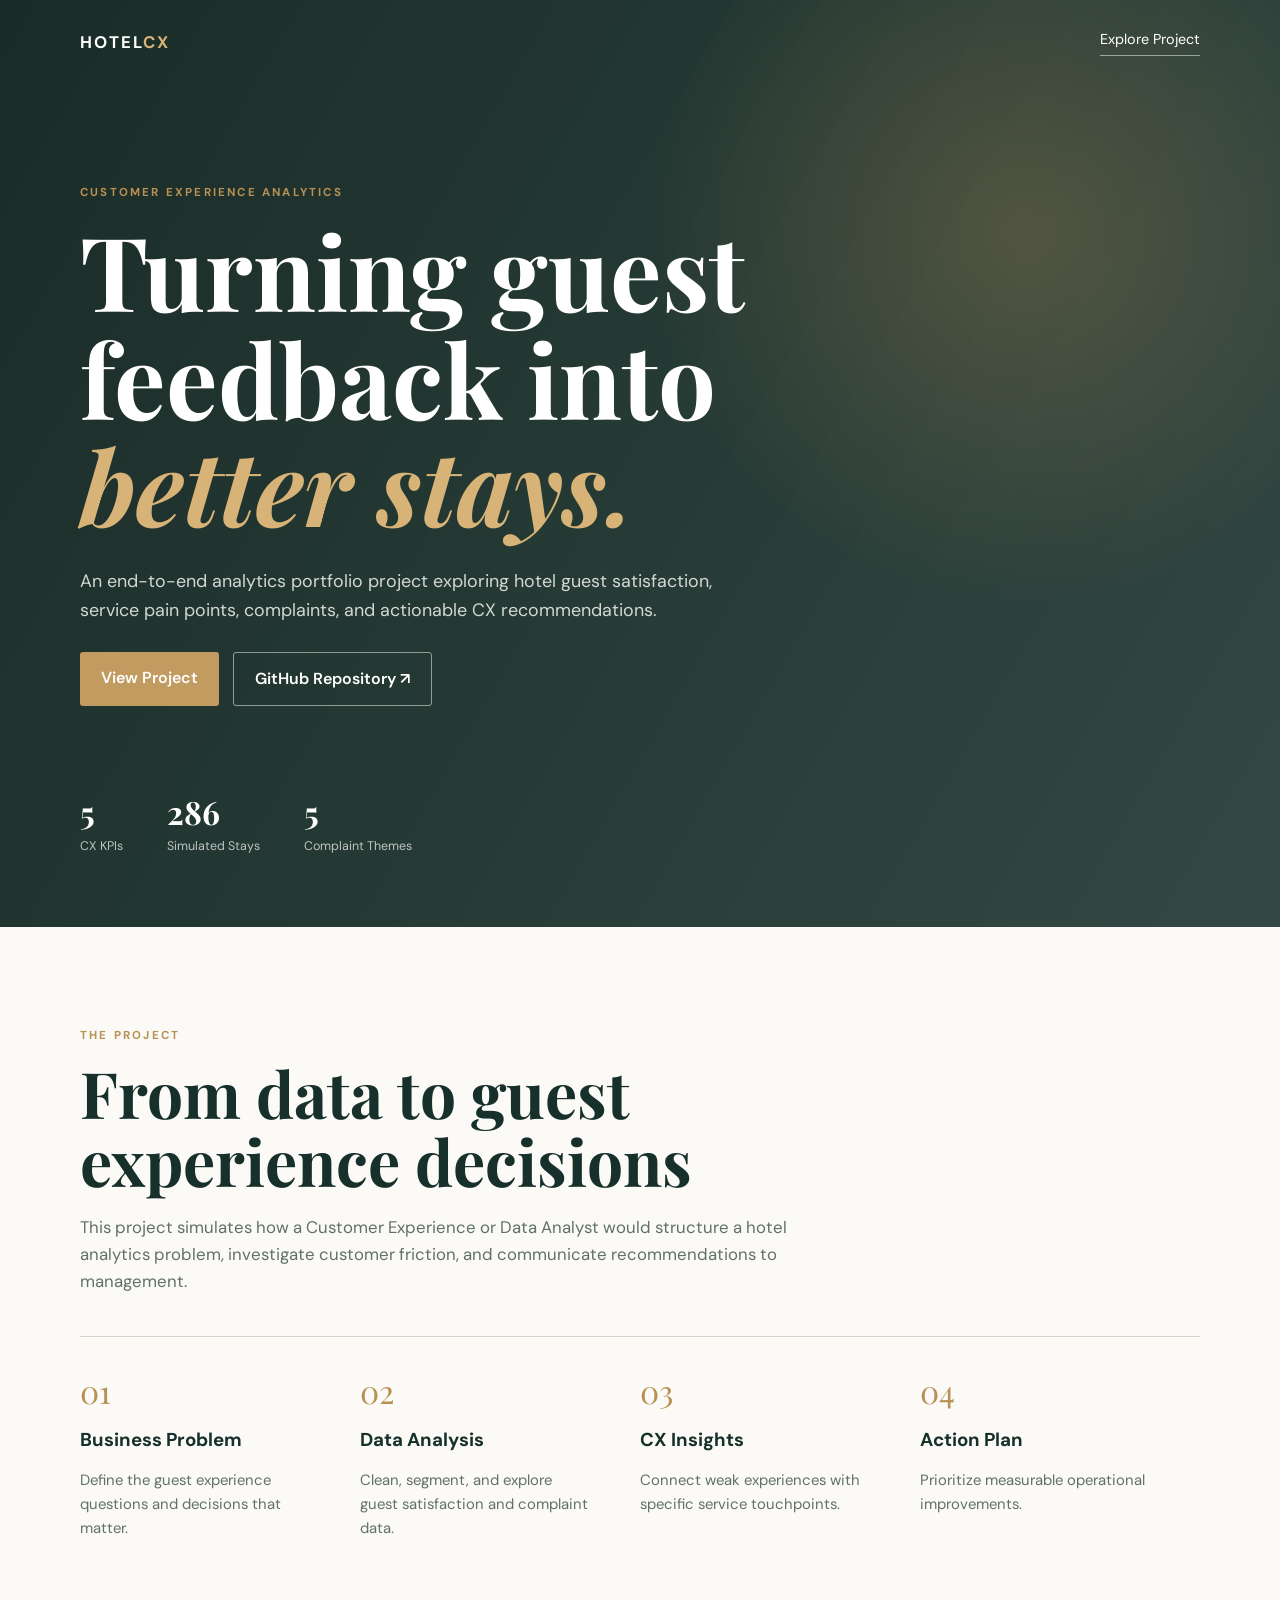
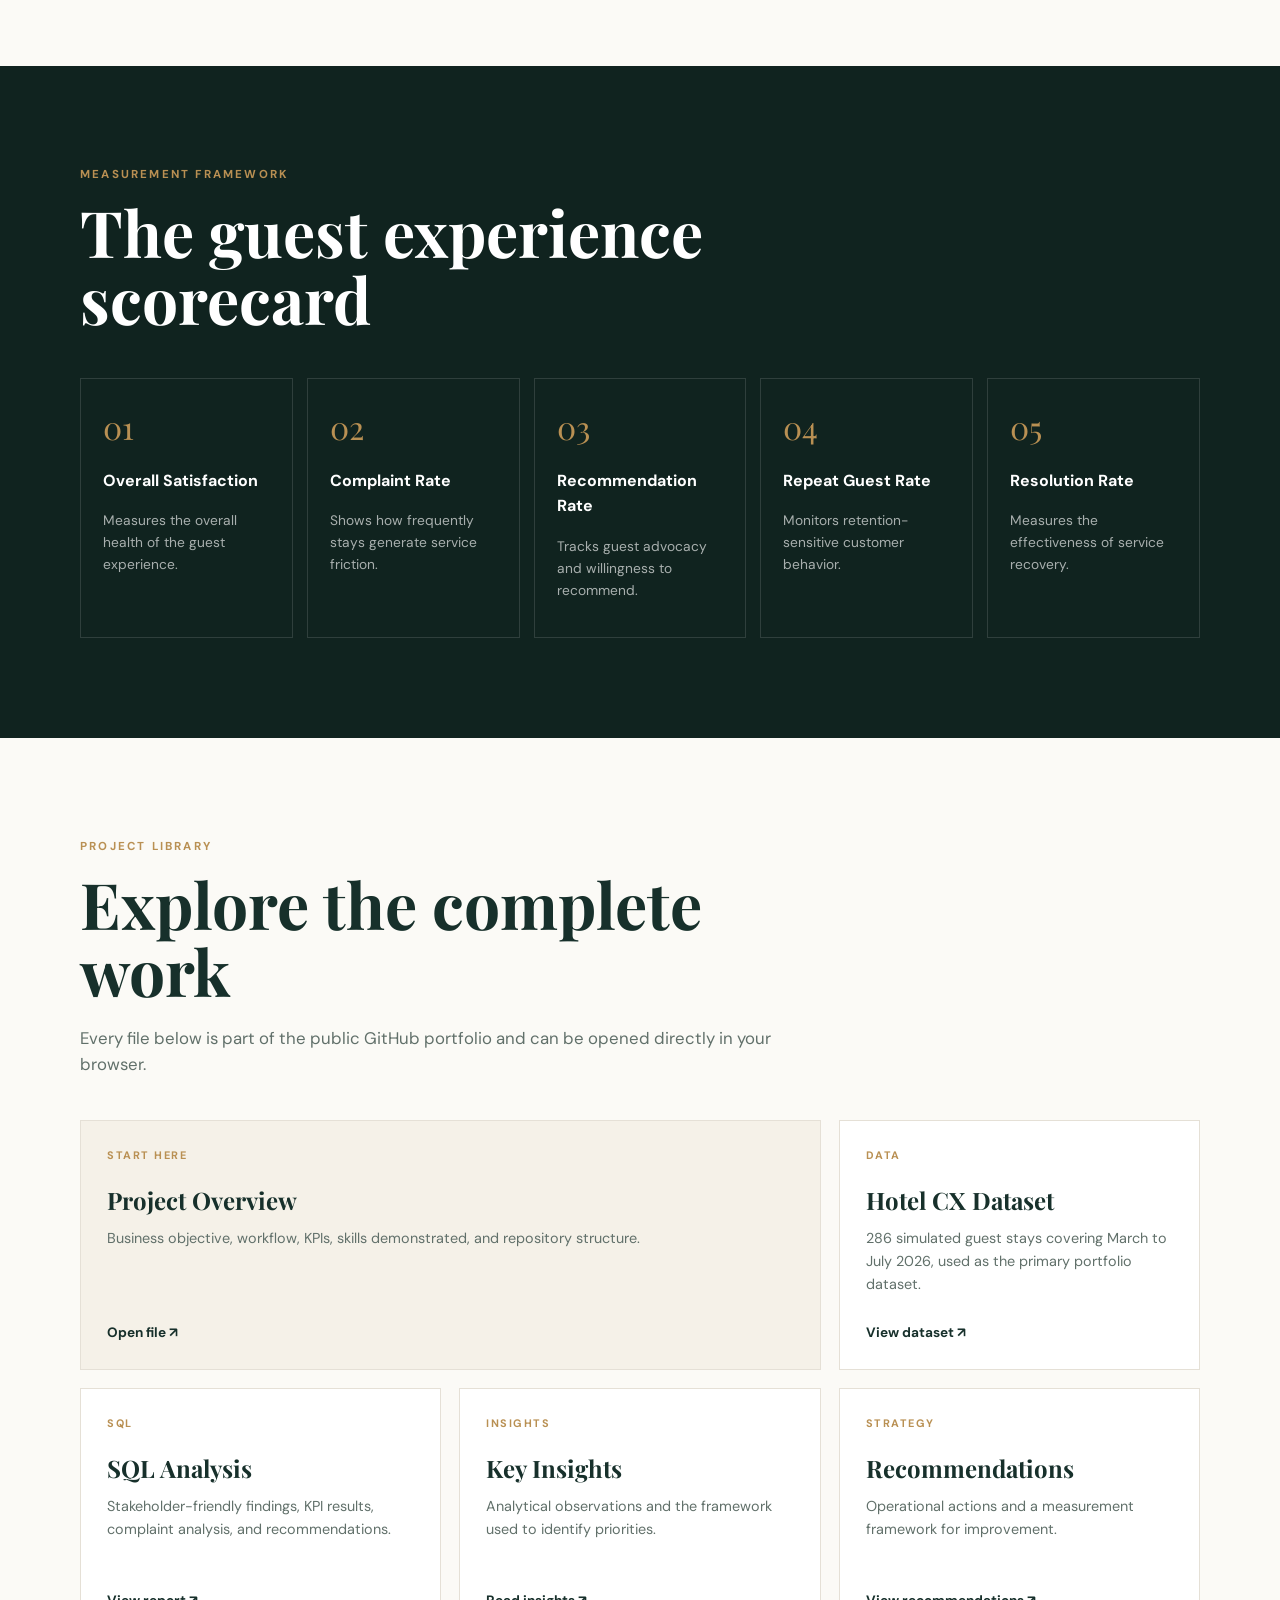
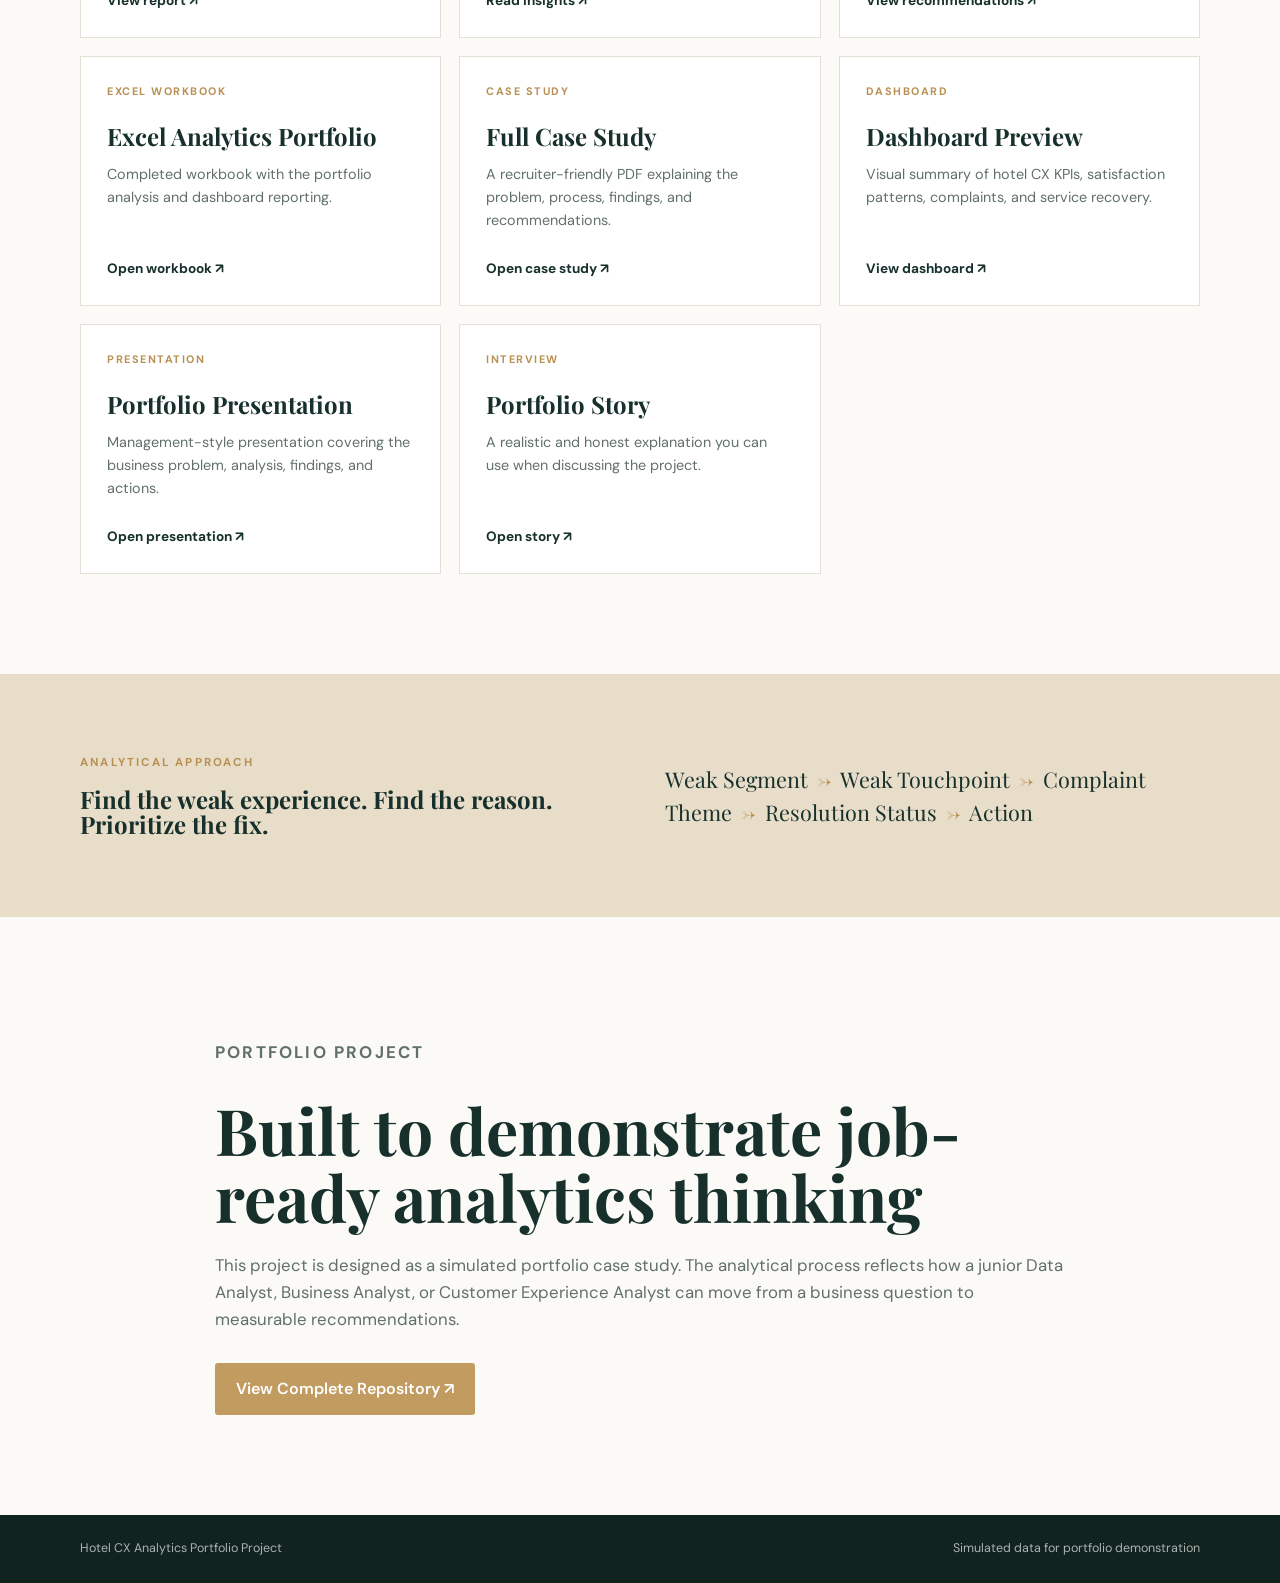
==== index.html @ 1e76bef2 "Fix website links to completed dataset workbook dashboard case study and presentation" ====
<!DOCTYPE html>
<html lang="en">
<head>
  <meta charset="UTF-8">
  <meta name="viewport" content="width=device-width, initial-scale=1.0">
  <title>Hotel CX Analytics | Portfolio Project</title>
  <meta name="description" content="End-to-end Hotel Customer Experience Analytics portfolio project by Omkar Pawar.">
  <link rel="stylesheet" href="styles.css">
</head>
<body>
  <header class="hero">
    <nav class="nav container">
      <a class="brand" href="#">HOTEL<span>CX</span></a>
      <a class="nav-link" href="#project">Explore Project</a>
    </nav>

    <div class="hero-content container">
      <p class="eyebrow">CUSTOMER EXPERIENCE ANALYTICS</p>
      <h1>Turning guest feedback into <em>better stays.</em></h1>
      <p class="hero-copy">An end-to-end analytics portfolio project exploring hotel guest satisfaction, service pain points, complaints, and actionable CX recommendations.</p>
      <div class="hero-actions">
        <a class="button primary" href="#project">View Project</a>
        <a class="button ghost" href="https://github.com/Vendetta-tech/Hotel-CX-Analytics-Portfolio-Project" target="_blank" rel="noopener">GitHub Repository ↗</a>
      </div>
      <div class="hero-stats">
        <div><strong>5</strong><span>CX KPIs</span></div>
        <div><strong>286</strong><span>Simulated Stays</span></div>
        <div><strong>5</strong><span>Complaint Themes</span></div>
      </div>
    </div>
  </header>

  <main>
    <section id="project" class="section container">
      <p class="eyebrow">THE PROJECT</p>
      <h2>From data to guest experience decisions</h2>
      <p class="section-intro">This project simulates how a Customer Experience or Data Analyst would structure a hotel analytics problem, investigate customer friction, and communicate recommendations to management.</p>

      <div class="workflow">
        <div class="step"><span>01</span><h3>Business Problem</h3><p>Define the guest experience questions and decisions that matter.</p></div>
        <div class="step"><span>02</span><h3>Data Analysis</h3><p>Clean, segment, and explore guest satisfaction and complaint data.</p></div>
        <div class="step"><span>03</span><h3>CX Insights</h3><p>Connect weak experiences with specific service touchpoints.</p></div>
        <div class="step"><span>04</span><h3>Action Plan</h3><p>Prioritize measurable operational improvements.</p></div>
      </div>
    </section>

    <section class="metrics">
      <div class="container">
        <p class="eyebrow">MEASUREMENT FRAMEWORK</p>
        <h2>The guest experience scorecard</h2>
        <div class="metric-grid">
          <article><span class="metric-number">01</span><h3>Overall Satisfaction</h3><p>Measures the overall health of the guest experience.</p></article>
          <article><span class="metric-number">02</span><h3>Complaint Rate</h3><p>Shows how frequently stays generate service friction.</p></article>
          <article><span class="metric-number">03</span><h3>Recommendation Rate</h3><p>Tracks guest advocacy and willingness to recommend.</p></article>
          <article><span class="metric-number">04</span><h3>Repeat Guest Rate</h3><p>Monitors retention-sensitive customer behavior.</p></article>
          <article><span class="metric-number">05</span><h3>Resolution Rate</h3><p>Measures the effectiveness of service recovery.</p></article>
        </div>
      </div>
    </section>

    <section class="section container">
      <p class="eyebrow">PROJECT LIBRARY</p>
      <h2>Explore the complete work</h2>
      <p class="section-intro">Every file below is part of the public GitHub portfolio and can be opened directly in your browser.</p>

      <div class="library">
        <a class="resource featured" href="https://github.com/Vendetta-tech/Hotel-CX-Analytics-Portfolio-Project/blob/main/README.md" target="_blank" rel="noopener">
          <span class="tag">START HERE</span><h3>Project Overview</h3><p>Business objective, workflow, KPIs, skills demonstrated, and repository structure.</p><span class="open">Open file ↗</span>
        </a>
        <a class="resource" href="https://github.com/Vendetta-tech/Hotel-CX-Analytics-Portfolio-Project/blob/main/data/raw/hotel_cx_dataset_286_stays.csv" target="_blank" rel="noopener">
          <span class="tag">DATA</span><h3>Hotel CX Dataset</h3><p>286 simulated guest stays covering March to July 2026, used as the primary portfolio dataset.</p><span class="open">View dataset ↗</span>
        </a>
        <a class="resource" href="https://github.com/Vendetta-tech/Hotel-CX-Analytics-Portfolio-Project/blob/main/sql/SQL_ANALYSIS_REPORT.md" target="_blank" rel="noopener">
          <span class="tag">SQL</span><h3>SQL Analysis</h3><p>Stakeholder-friendly findings, KPI results, complaint analysis, and recommendations.</p><span class="open">View report ↗</span>
        </a>
        <a class="resource" href="https://github.com/Vendetta-tech/Hotel-CX-Analytics-Portfolio-Project/blob/main/analysis/KEY_INSIGHTS.md" target="_blank" rel="noopener">
          <span class="tag">INSIGHTS</span><h3>Key Insights</h3><p>Analytical observations and the framework used to identify priorities.</p><span class="open">Read insights ↗</span>
        </a>
        <a class="resource" href="https://github.com/Vendetta-tech/Hotel-CX-Analytics-Portfolio-Project/blob/main/analysis/recommendations.md" target="_blank" rel="noopener">
          <span class="tag">STRATEGY</span><h3>Recommendations</h3><p>Operational actions and a measurement framework for improvement.</p><span class="open">View recommendations ↗</span>
        </a>
        <a class="resource" href="https://github.com/Vendetta-tech/Hotel-CX-Analytics-Portfolio-Project/blob/main/excel/Hotel_Customer_Experience_Analytics_Portfolio_(1).xlsx" target="_blank" rel="noopener">
          <span class="tag">EXCEL WORKBOOK</span><h3>Excel Analytics Portfolio</h3><p>Completed workbook with the portfolio analysis and dashboard reporting.</p><span class="open">Open workbook ↗</span>
        </a>
        <a class="resource" href="https://github.com/Vendetta-tech/Hotel-CX-Analytics-Portfolio-Project/blob/main/case-study/Hotel_Customer_Experience_Analytics_Case_Study.pdf" target="_blank" rel="noopener">
          <span class="tag">CASE STUDY</span><h3>Full Case Study</h3><p>A recruiter-friendly PDF explaining the problem, process, findings, and recommendations.</p><span class="open">Open case study ↗</span>
        </a>
        <a class="resource" href="https://github.com/Vendetta-tech/Hotel-CX-Analytics-Portfolio-Project/blob/main/dashboard/dashboard_preview.png" target="_blank" rel="noopener">
          <span class="tag">DASHBOARD</span><h3>Dashboard Preview</h3><p>Visual summary of hotel CX KPIs, satisfaction patterns, complaints, and service recovery.</p><span class="open">View dashboard ↗</span>
        </a>
        <a class="resource" href="https://github.com/Vendetta-tech/Hotel-CX-Analytics-Portfolio-Project/blob/main/presentation/Hotel_Customer_Experience_Analytics_Presentation_.pptx" target="_blank" rel="noopener">
          <span class="tag">PRESENTATION</span><h3>Portfolio Presentation</h3><p>Management-style presentation covering the business problem, analysis, findings, and actions.</p><span class="open">Open presentation ↗</span>
        </a>
        <a class="resource" href="https://github.com/Vendetta-tech/Hotel-CX-Analytics-Portfolio-Project/blob/main/analysis/PORTFOLIO_STORY.md" target="_blank" rel="noopener">
          <span class="tag">INTERVIEW</span><h3>Portfolio Story</h3><p>A realistic and honest explanation you can use when discussing the project.</p><span class="open">Open story ↗</span>
        </a>
      </div>
    </section>

    <section class="insight-band">
      <div class="container insight-content">
        <div>
          <p class="eyebrow">ANALYTICAL APPROACH</p>
          <h2>Find the weak experience. Find the reason. Prioritize the fix.</h2>
        </div>
        <div class="formula">Weak Segment <span>→</span> Weak Touchpoint <span>→</span> Complaint Theme <span>→</span> Resolution Status <span>→</span> Action</div>
      </div>
    </section>

    <section class="section container about">
      <p class="eyebrow">PORTFOLIO PROJECT</p>
      <h2>Built to demonstrate job-ready analytics thinking</h2>
      <p>This project is designed as a simulated portfolio case study. The analytical process reflects how a junior Data Analyst, Business Analyst, or Customer Experience Analyst can move from a business question to measurable recommendations.</p>
      <a class="button primary" href="https://github.com/Vendetta-tech/Hotel-CX-Analytics-Portfolio-Project" target="_blank" rel="noopener">View Complete Repository ↗</a>
    </section>
  </main>

  <footer>
    <div class="container footer-content">
      <span>Hotel CX Analytics Portfolio Project</span>
      <span>Simulated data for portfolio demonstration</span>
    </div>
  </footer>
</body>
</html>
---- styles.css ----
@import url('https://fonts.googleapis.com/css2?family=DM+Sans:wght@400;500;600;700&family=Playfair+Display:ital,wght@0,600;0,700;1,600;1,700&display=swap');

:root{--ink:#17302b;--deep:#10231f;--cream:#f5f1e8;--sand:#e8ddc9;--gold:#b99053;--light:#fbfaf6;--muted:#61706a}
*{box-sizing:border-box}
html{scroll-behavior:smooth}
body{margin:0;background:var(--light);color:var(--ink);font-family:"DM Sans",Arial,sans-serif;line-height:1.6}
.container{width:min(1120px,calc(100% - 40px));margin:auto}
.hero{min-height:720px;color:#fff;background:radial-gradient(circle at 80% 25%,rgba(185,144,83,.28),transparent 30%),linear-gradient(120deg,rgba(16,35,31,.96),rgba(23,48,43,.88)),url("https://images.unsplash.com/photo-1566073771259-6a8506099945?auto=format&fit=crop&w=1800&q=80") center/cover}
.nav{height:84px;display:flex;align-items:center;justify-content:space-between}
.brand{font-weight:700;letter-spacing:2px;color:#fff;text-decoration:none;font-size:1.05rem}.brand span{color:#d8b377}
.nav-link{color:#fff;text-decoration:none;border-bottom:1px solid rgba(255,255,255,.5);padding-bottom:4px;font-size:.9rem}
.hero-content{padding:100px 0 70px}.eyebrow{letter-spacing:2.2px;font-size:.72rem;font-weight:700;color:var(--gold);margin:0 0 14px}
.hero h1,.section h2,.metrics h2,.insight-band h2{font-family:"Playfair Display",Georgia,serif;line-height:1.05;margin:0}
.hero h1{font-size:clamp(3.4rem,8vw,6.8rem);max-width:850px}.hero h1 em{color:#d8b377}.hero-copy{max-width:650px;font-size:1.12rem;color:rgba(255,255,255,.8);margin:28px 0}
.hero-actions{display:flex;gap:14px;flex-wrap:wrap}.button{display:inline-flex;padding:13px 21px;text-decoration:none;font-weight:600;border-radius:3px;transition:.2s}.primary{background:#c29b60;color:#fff}.primary:hover{background:#a67f45}.ghost{border:1px solid rgba(255,255,255,.5);color:#fff}.hero-stats{display:flex;gap:44px;margin-top:80px}.hero-stats div{display:flex;flex-direction:column}.hero-stats strong{font-family:"Playfair Display";font-size:2rem}.hero-stats span{font-size:.78rem;color:rgba(255,255,255,.7)}
.section{padding:100px 0}.section h2,.metrics h2{font-size:clamp(2.2rem,5vw,4rem);max-width:760px}.section-intro{max-width:720px;color:var(--muted);font-size:1.05rem;margin:20px 0 42px}
.workflow{display:grid;grid-template-columns:repeat(4,1fr);border-top:1px solid #d9d4c8}.step{padding:28px 24px 10px 0;margin-right:24px}.step span,.metric-number{font-family:"Playfair Display";font-size:2rem;color:var(--gold)}.step h3{margin:8px 0}.step p{color:var(--muted);font-size:.93rem}
.metrics{background:var(--deep);color:#fff;padding:100px 0}.metric-grid{margin-top:45px;display:grid;grid-template-columns:repeat(5,1fr);gap:14px}.metric-grid article{padding:22px;border:1px solid rgba(255,255,255,.13);min-height:210px}.metric-grid h3{font-size:1rem}.metric-grid p{font-size:.86rem;color:rgba(255,255,255,.64)}
.library{display:grid;grid-template-columns:repeat(3,1fr);gap:18px}.resource{background:#fff;border:1px solid #e5e0d6;padding:26px;text-decoration:none;color:var(--ink);min-height:250px;display:flex;flex-direction:column;transition:.25s}.resource:hover{transform:translateY(-4px);box-shadow:0 15px 35px rgba(16,35,31,.08);border-color:#d3bd99}.resource.featured{background:var(--cream);grid-column:span 2}.tag{font-size:.68rem;letter-spacing:1.5px;font-weight:700;color:var(--gold)}.resource h3{font-family:"Playfair Display";font-size:1.5rem;margin:16px 0 8px}.resource p{color:var(--muted);font-size:.9rem;margin:0}.open{margin-top:auto;padding-top:20px;font-weight:700;font-size:.85rem}
.insight-band{background:var(--sand);padding:80px 0}.insight-content{display:grid;grid-template-columns:1fr 1fr;gap:50px;align-items:center}.formula{font-family:"Playfair Display";font-size:1.35rem;line-height:1.5}.formula span{color:var(--gold);padding:0 4px}.about{max-width:850px}.about p{font-size:1.05rem;color:var(--muted);margin:22px 0 30px}
footer{background:var(--deep);color:rgba(255,255,255,.65);padding:24px 0;font-size:.78rem}.footer-content{display:flex;justify-content:space-between;gap:20px}
@media(max-width:850px){.hero{min-height:640px}.hero-content{padding-top:75px}.workflow{grid-template-columns:repeat(2,1fr)}.metric-grid{grid-template-columns:repeat(2,1fr)}.library{grid-template-columns:repeat(2,1fr)}.resource.featured{grid-column:span 2}.insight-content{grid-template-columns:1fr}.insight-band{padding:65px 0}}
@media(max-width:560px){.container{width:min(100% - 28px,1120px)}.nav{height:70px}.nav-link{font-size:.75rem}.hero h1{font-size:3.25rem}.hero-copy{font-size:1rem}.hero-stats{gap:22px;margin-top:55px}.hero-stats strong{font-size:1.5rem}.section,.metrics{padding:70px 0}.workflow,.metric-grid,.library{grid-template-columns:1fr}.step{margin:0;padding-right:0}.resource.featured{grid-column:auto}.metric-grid article{min-height:auto}.insight-band{padding:55px 0}.formula{font-size:1.15rem}.footer-content{flex-direction:column;gap:5px}}
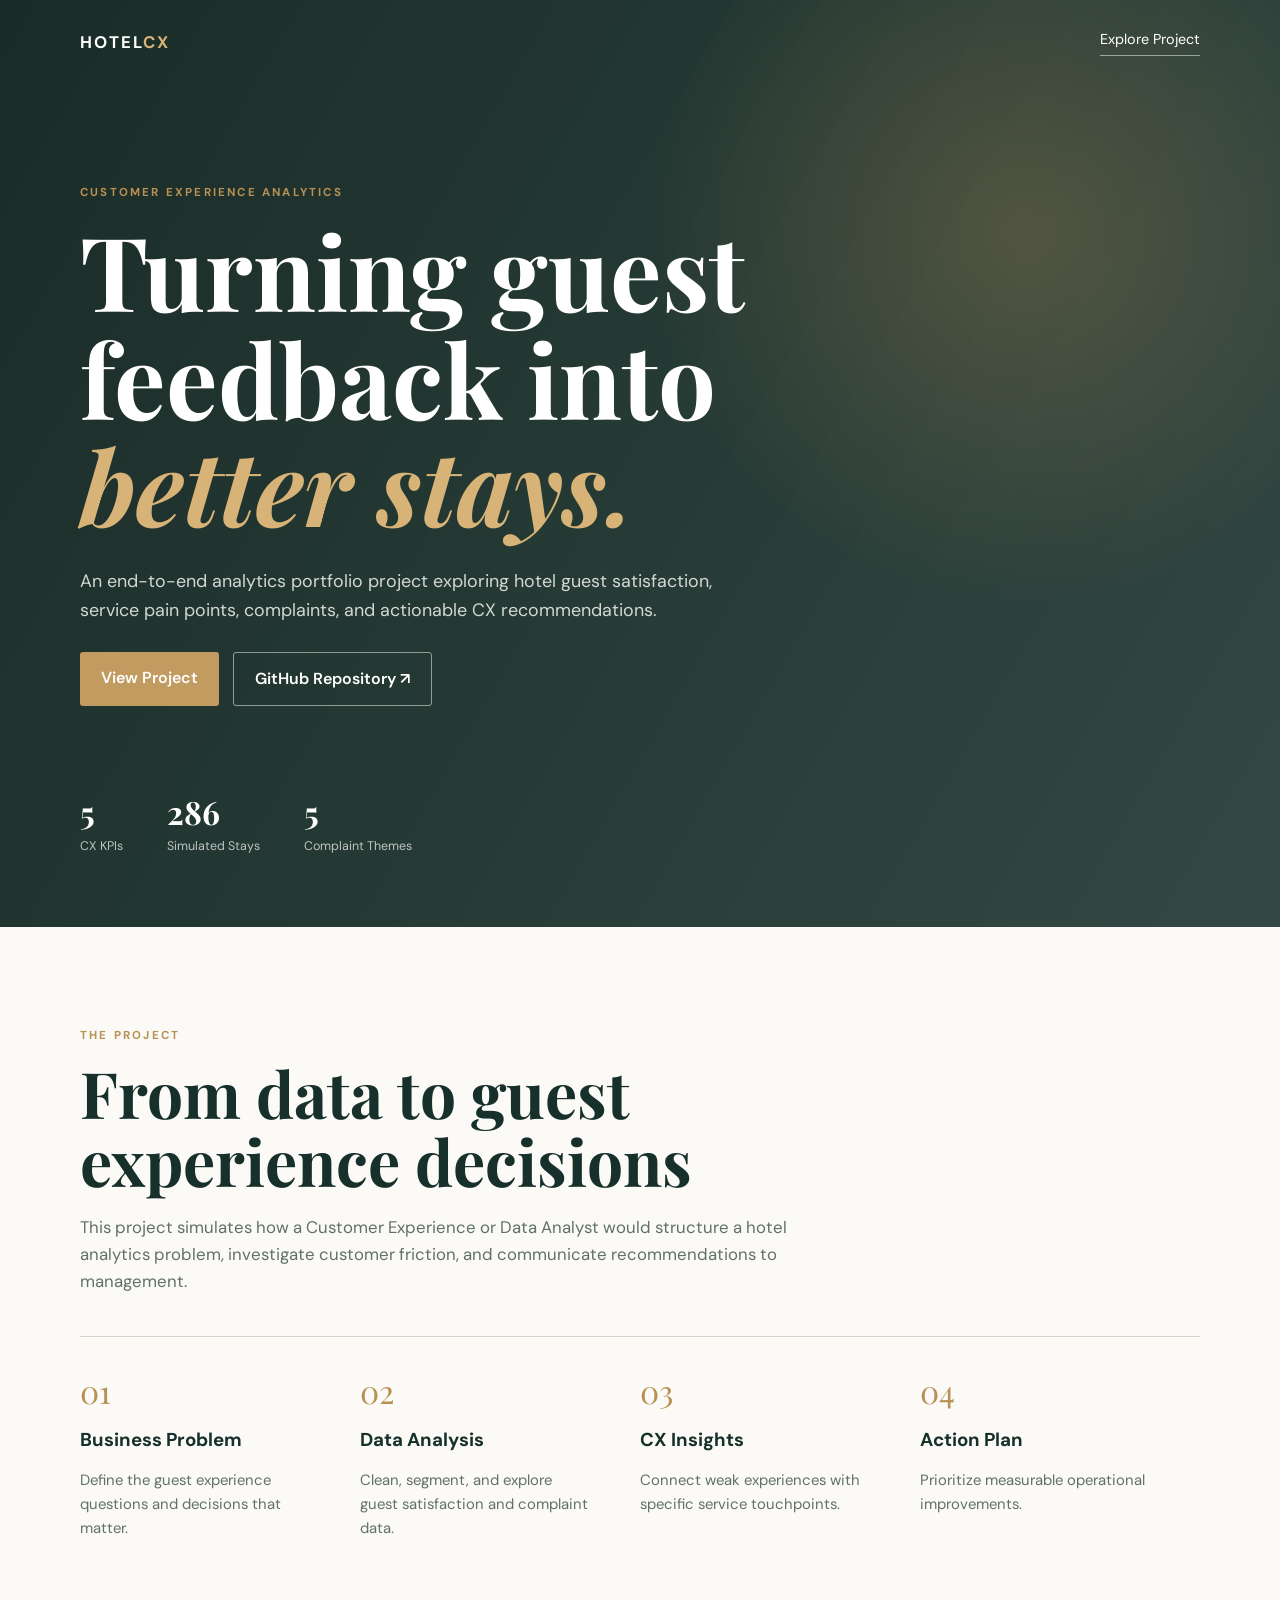
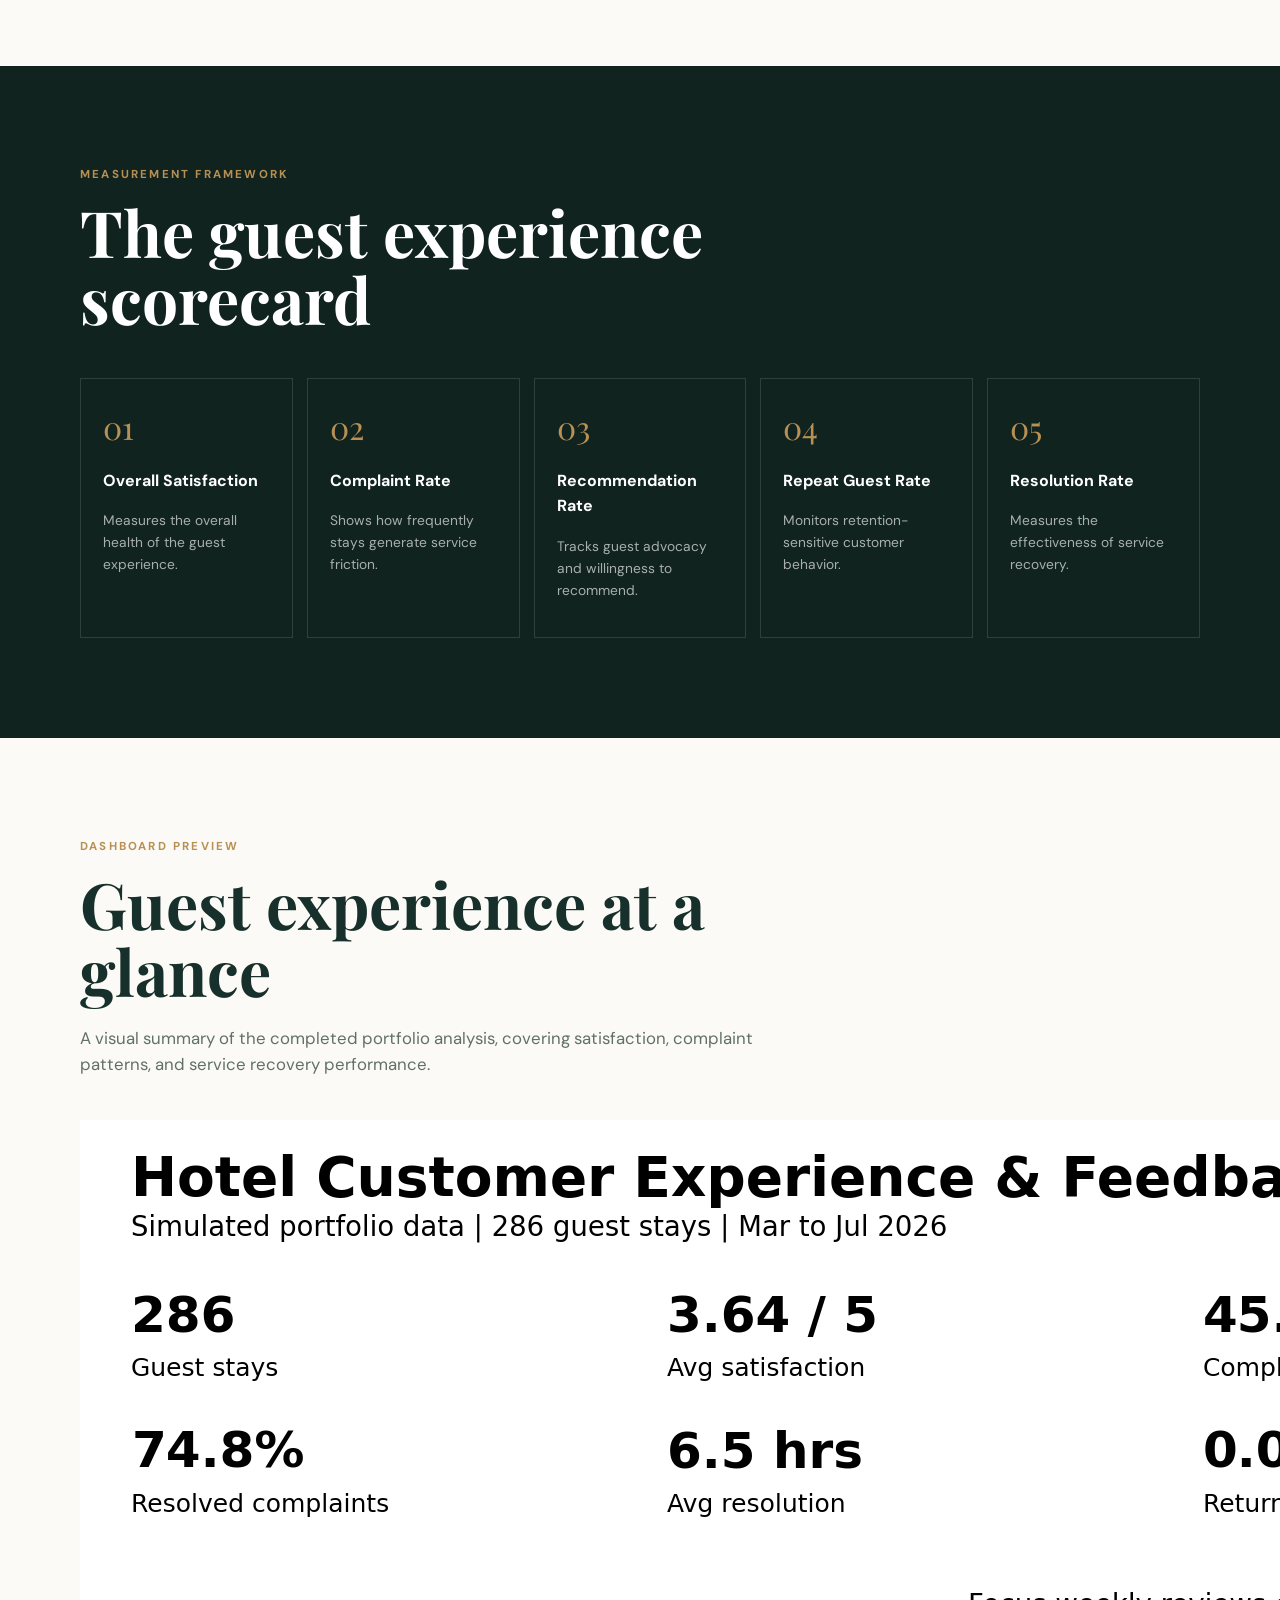
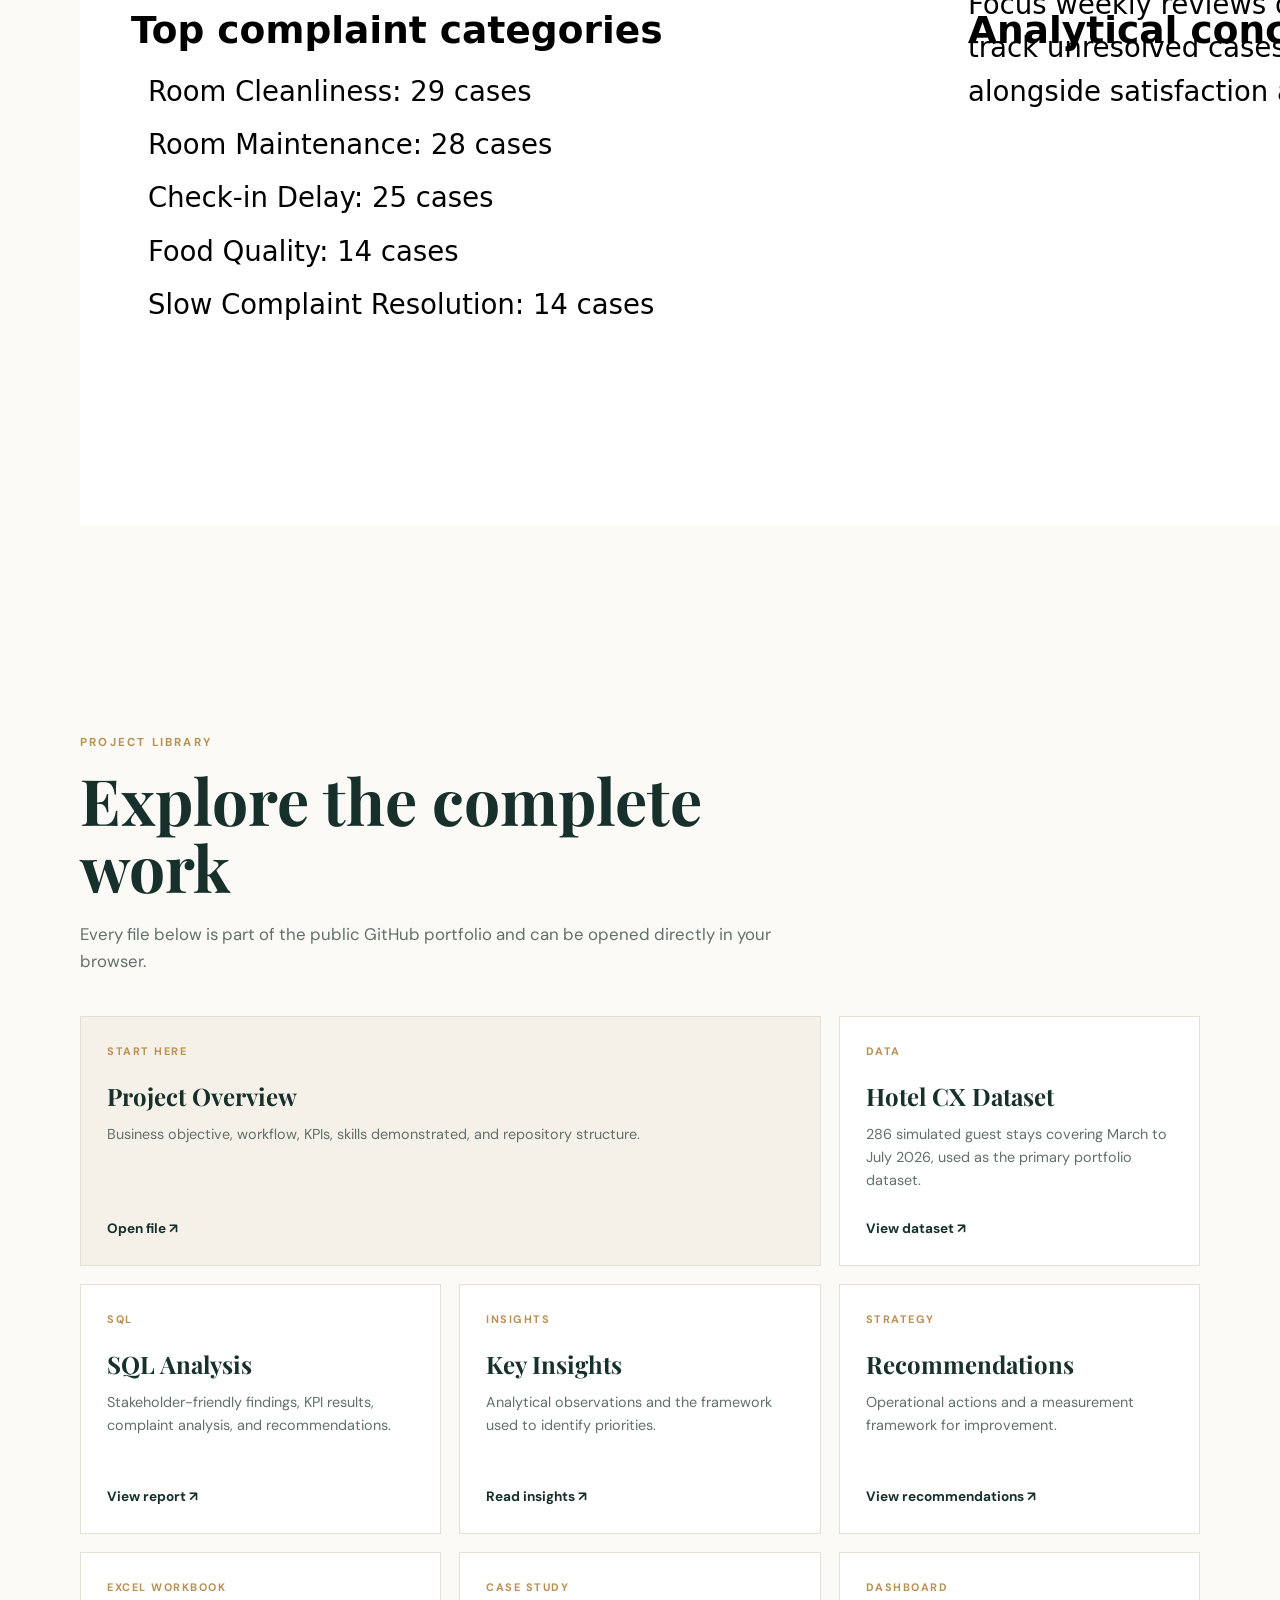
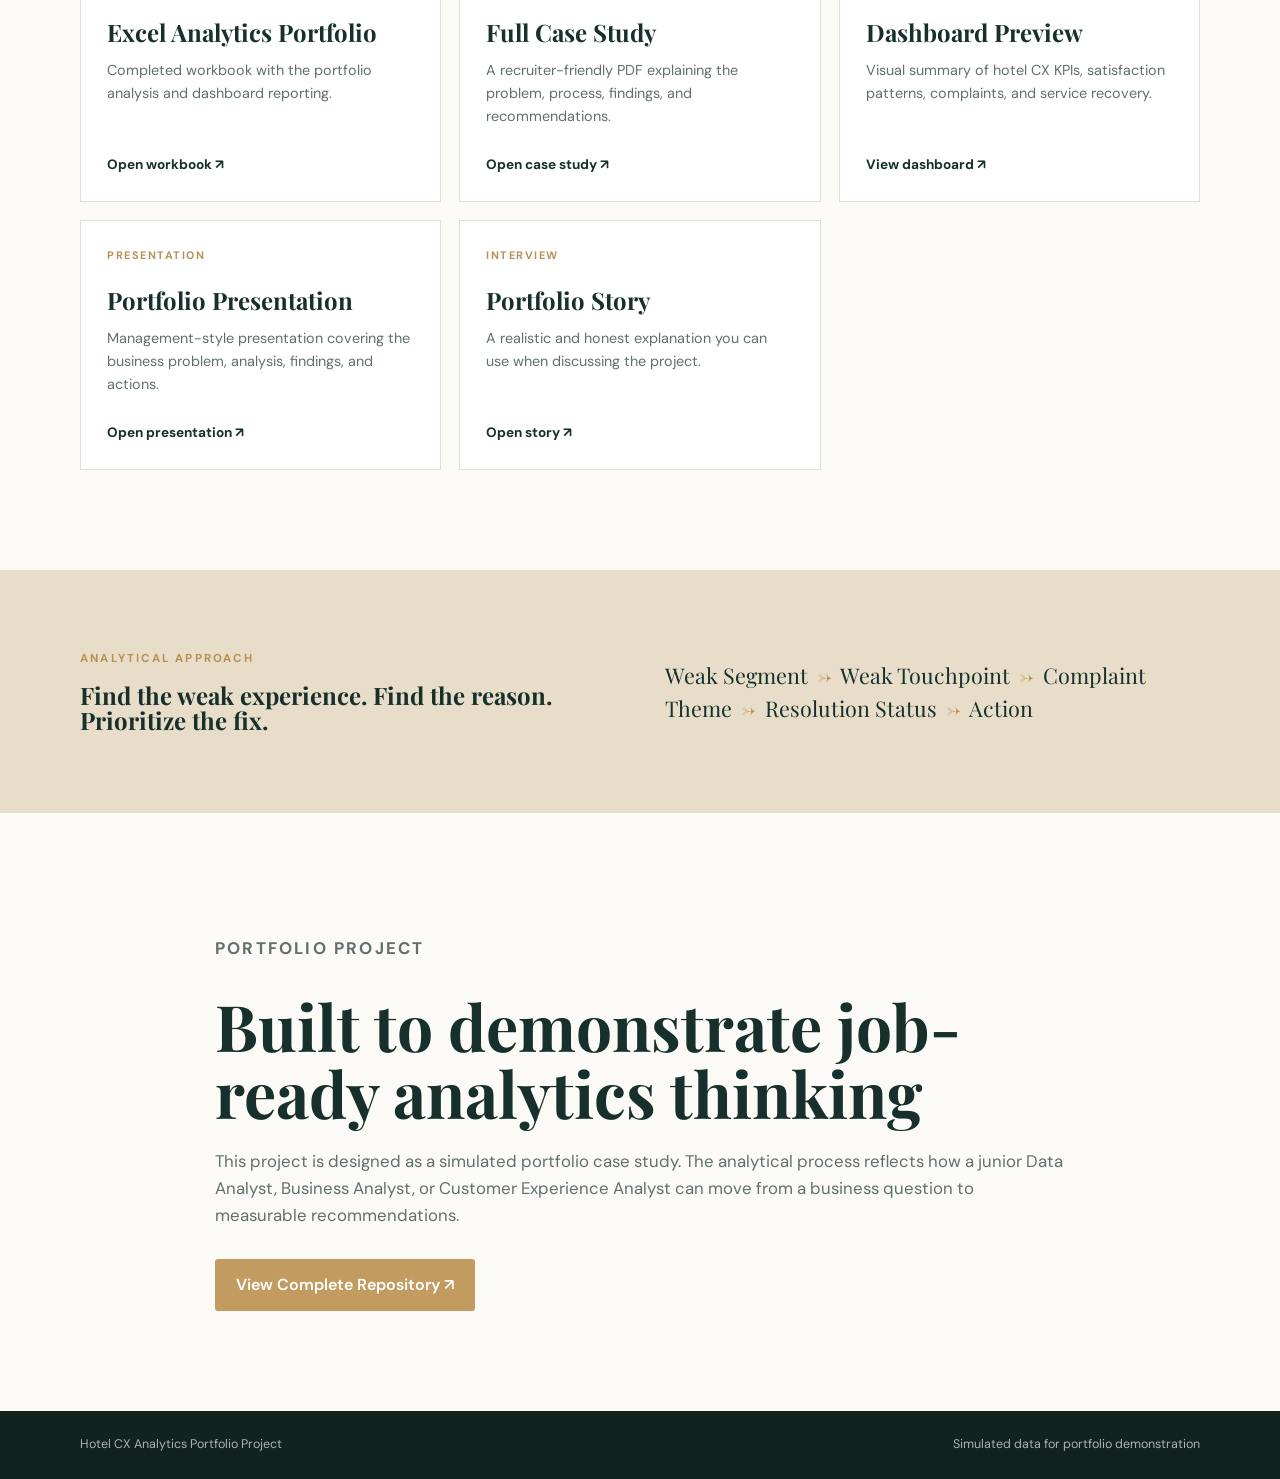
==== commit f6e3ae4c: "Add dashboard visual preview to portfolio website" ====
--- a/index.html
+++ b/index.html
@@ -56,6 +56,15 @@
           <article><span class="metric-number">05</span><h3>Resolution Rate</h3><p>Measures the effectiveness of service recovery.</p></article>
         </div>
       </div>
+    </section>
+
+    <section class="section container">
+      <p class="eyebrow">DASHBOARD PREVIEW</p>
+      <h2>Guest experience at a glance</h2>
+      <p class="section-intro">A visual summary of the completed portfolio analysis, covering satisfaction, complaint patterns, and service recovery performance.</p>
+      <a class="dashboard-preview" href="https://github.com/Vendetta-tech/Hotel-CX-Analytics-Portfolio-Project/blob/main/dashboard/dashboard_preview.png" target="_blank" rel="noopener">
+        <img src="dashboard/dashboard_preview.png" alt="Hotel customer experience analytics dashboard preview">
+      </a>
     </section>
 
     <section class="section container">
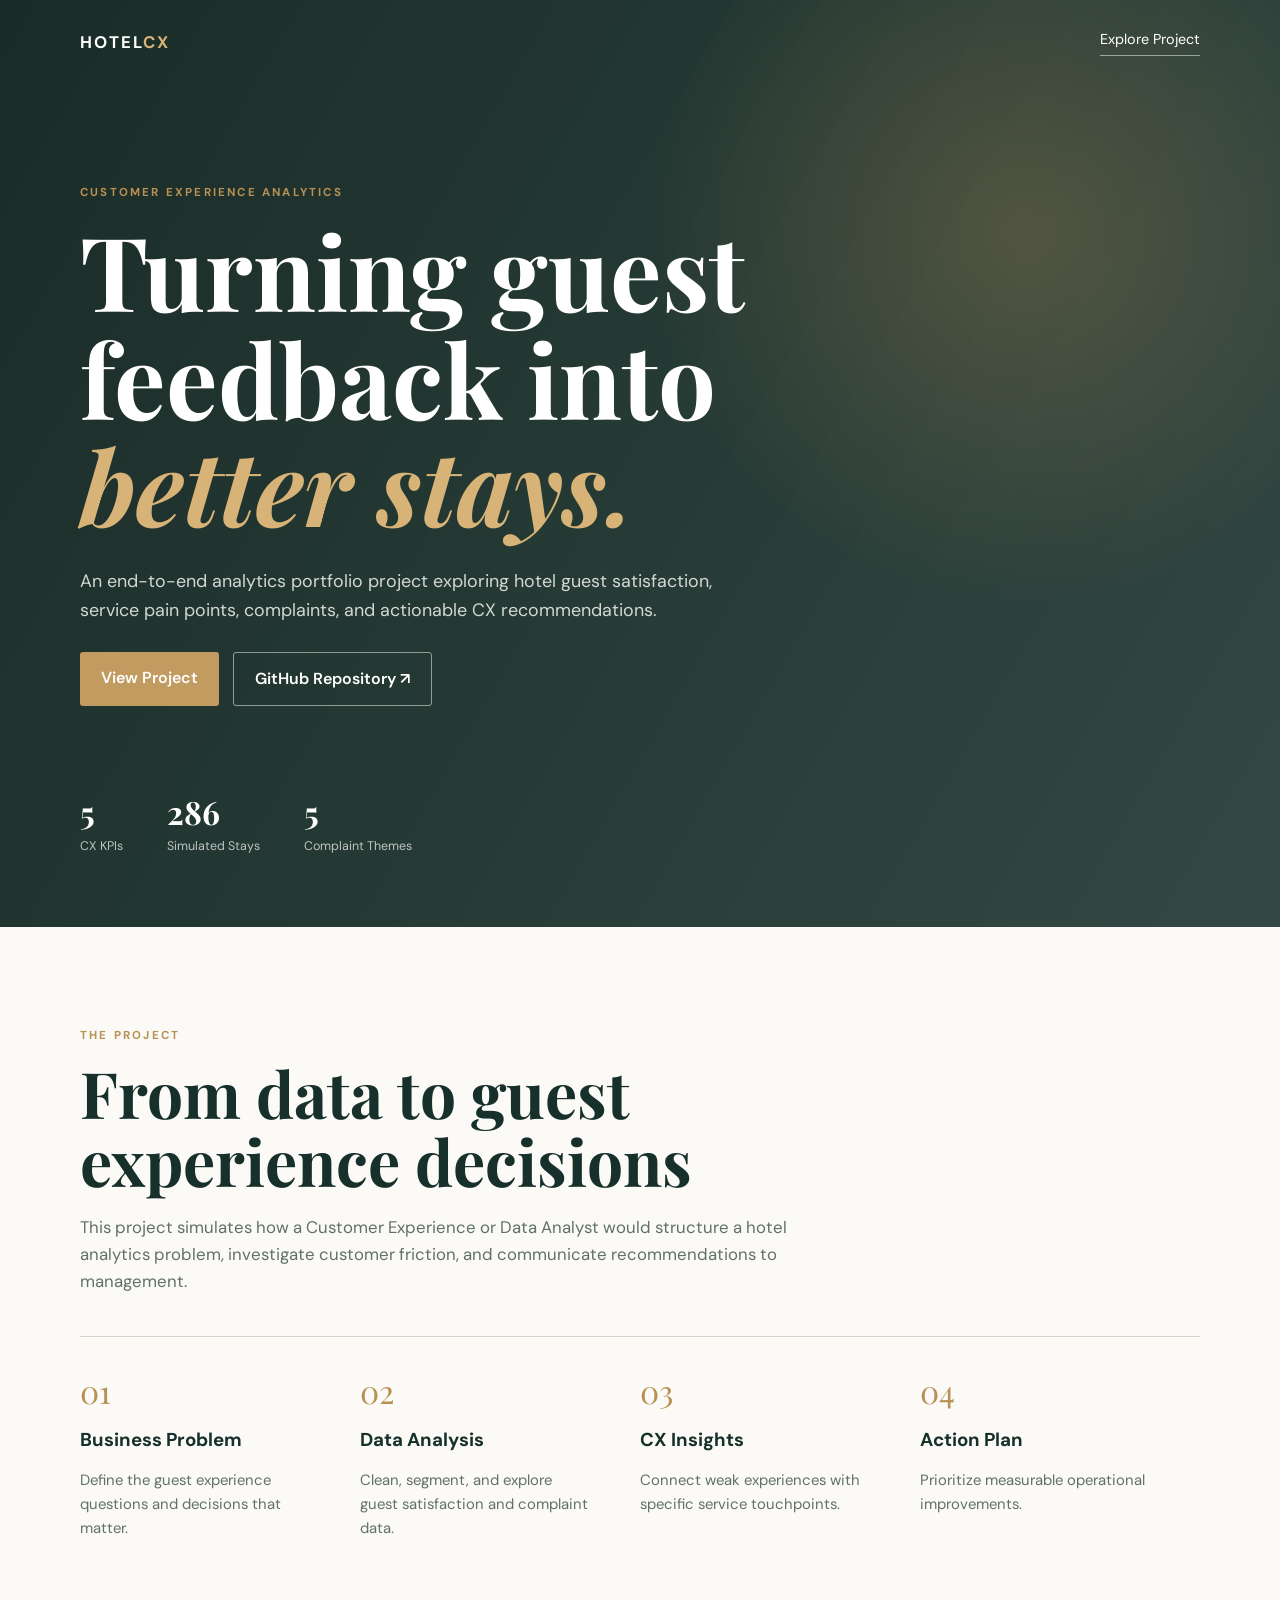
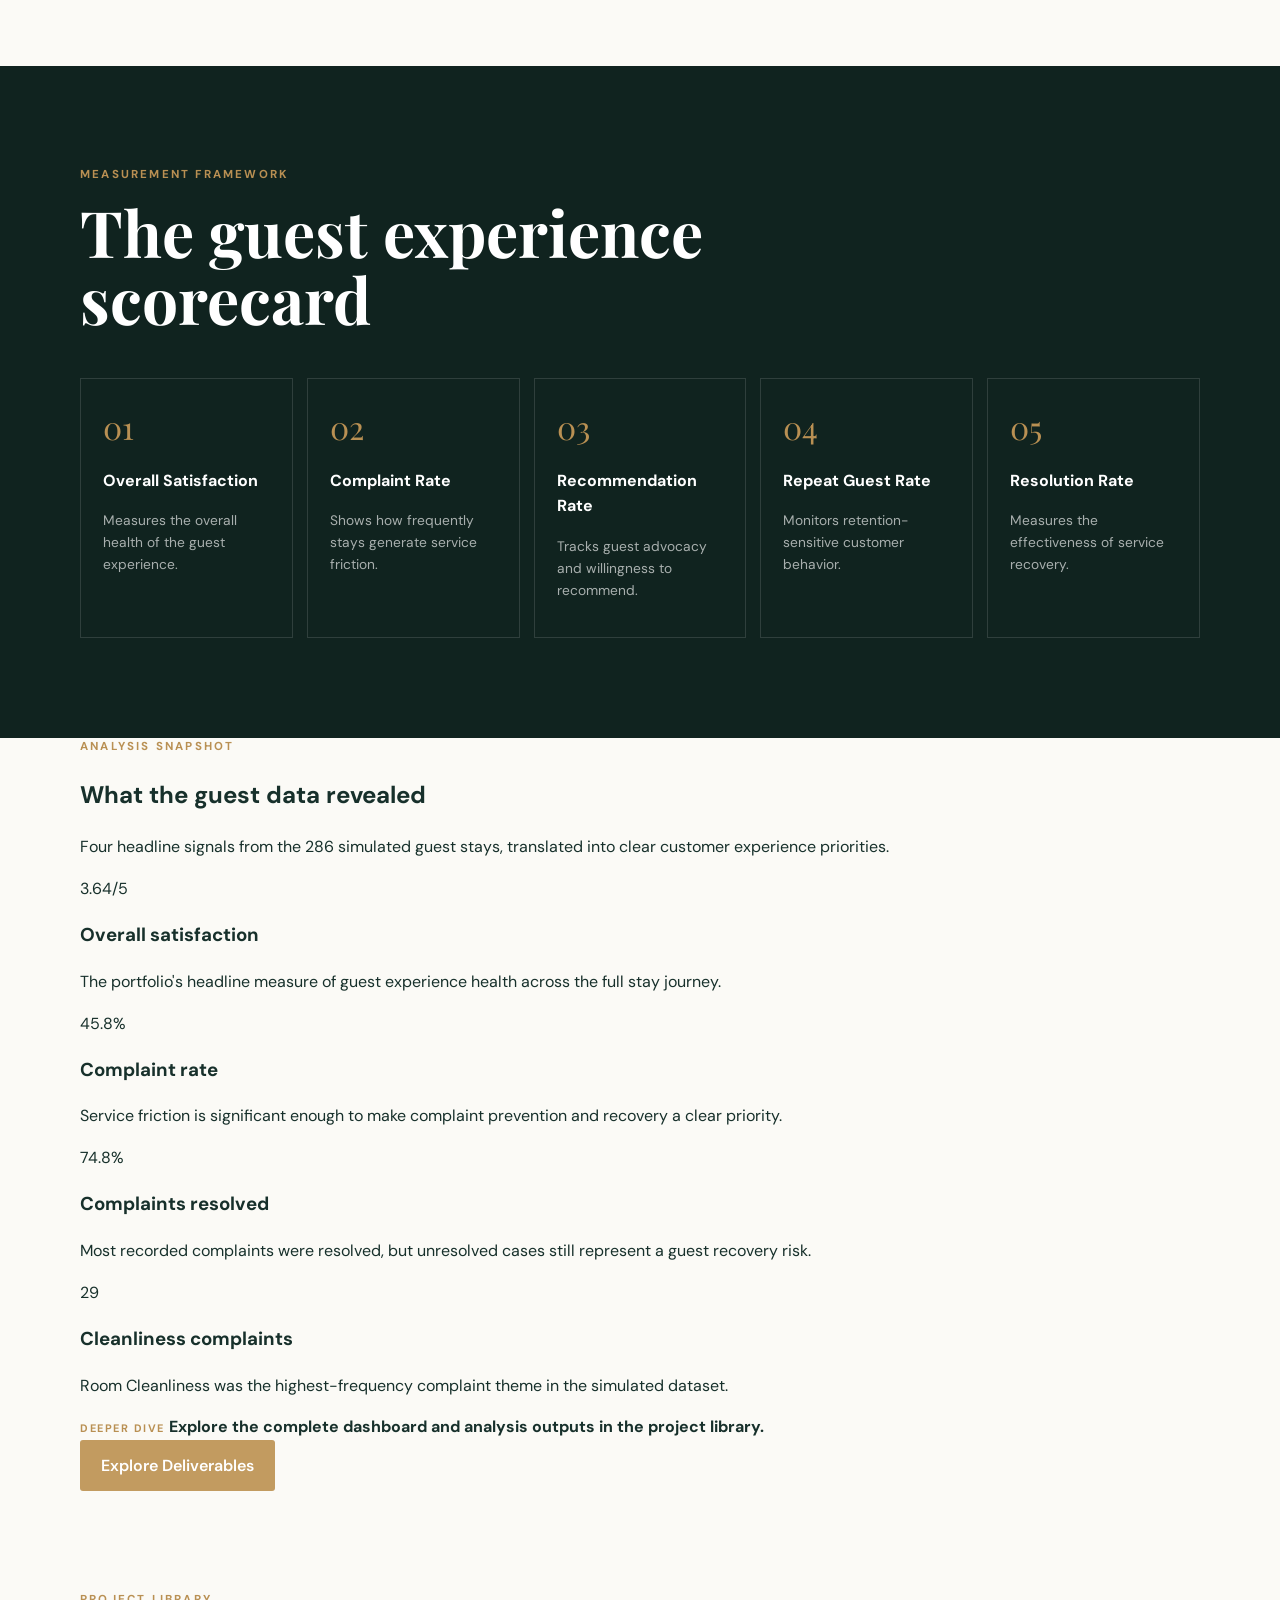
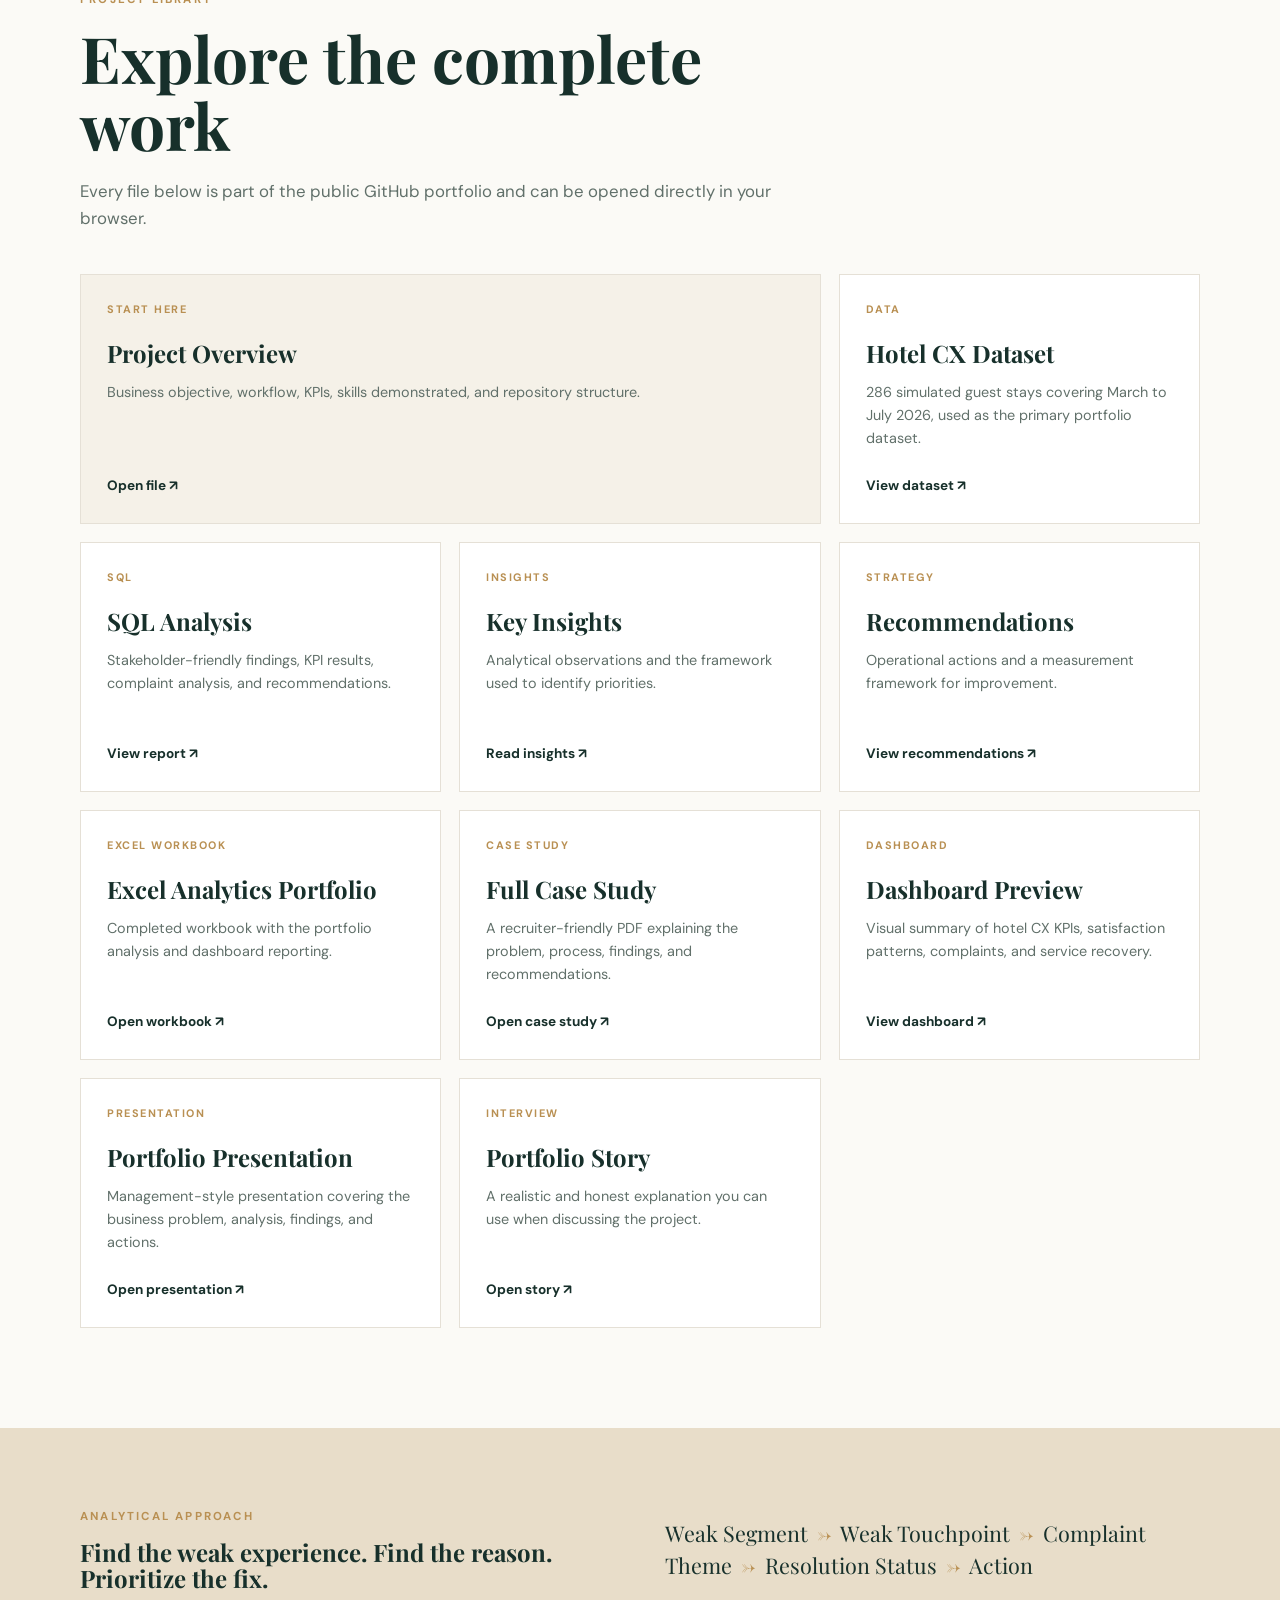
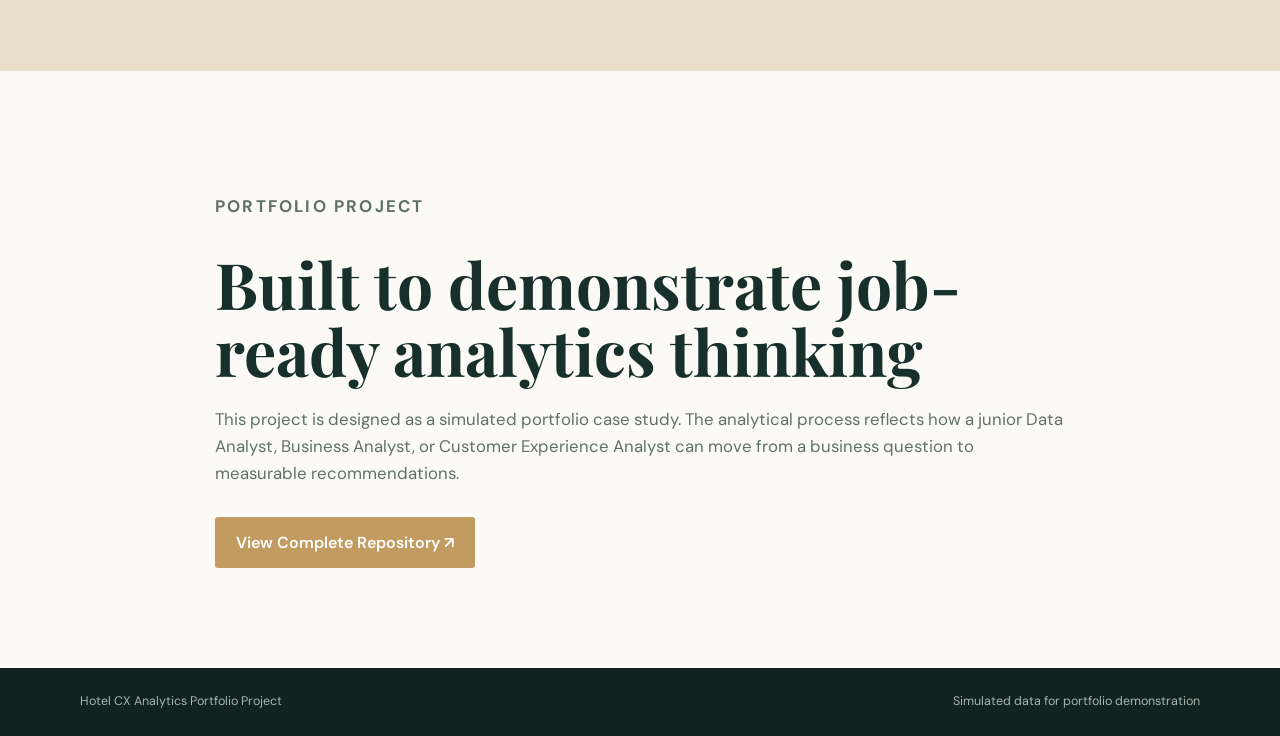
==== commit c0716f27: "Replace mismatched dashboard preview with polished guest data snapshot section" ====
--- a/index.html
+++ b/index.html
@@ -58,16 +58,50 @@
       </div>
     </section>
 
-    <section class="section container">
-      <p class="eyebrow">DASHBOARD PREVIEW</p>
-      <h2>Guest experience at a glance</h2>
-      <p class="section-intro">A visual summary of the completed portfolio analysis, covering satisfaction, complaint patterns, and service recovery performance.</p>
-      <a class="dashboard-preview" href="https://github.com/Vendetta-tech/Hotel-CX-Analytics-Portfolio-Project/blob/main/dashboard/dashboard_preview.png" target="_blank" rel="noopener">
-        <img src="dashboard/dashboard_preview.png" alt="Hotel customer experience analytics dashboard preview">
-      </a>
+    <section class="snapshot-section">
+      <div class="container">
+        <div class="snapshot-heading">
+          <div>
+            <p class="eyebrow">ANALYSIS SNAPSHOT</p>
+            <h2>What the guest data revealed</h2>
+          </div>
+          <p>Four headline signals from the 286 simulated guest stays, translated into clear customer experience priorities.</p>
+        </div>
+
+        <div class="snapshot-grid">
+          <article class="snapshot-card">
+            <span class="snapshot-value">3.64<span>/5</span></span>
+            <h3>Overall satisfaction</h3>
+            <p>The portfolio's headline measure of guest experience health across the full stay journey.</p>
+          </article>
+          <article class="snapshot-card">
+            <span class="snapshot-value">45.8<span>%</span></span>
+            <h3>Complaint rate</h3>
+            <p>Service friction is significant enough to make complaint prevention and recovery a clear priority.</p>
+          </article>
+          <article class="snapshot-card">
+            <span class="snapshot-value">74.8<span>%</span></span>
+            <h3>Complaints resolved</h3>
+            <p>Most recorded complaints were resolved, but unresolved cases still represent a guest recovery risk.</p>
+          </article>
+          <article class="snapshot-card accent">
+            <span class="snapshot-value">29</span>
+            <h3>Cleanliness complaints</h3>
+            <p>Room Cleanliness was the highest-frequency complaint theme in the simulated dataset.</p>
+          </article>
+        </div>
+
+        <div class="snapshot-action">
+          <div>
+            <span class="tag">DEEPER DIVE</span>
+            <strong>Explore the complete dashboard and analysis outputs in the project library.</strong>
+          </div>
+          <a class="button primary" href="#project-library">Explore Deliverables</a>
+        </div>
+      </div>
     </section>
 
-    <section class="section container">
+    <section id="project-library" class="section container">
       <p class="eyebrow">PROJECT LIBRARY</p>
       <h2>Explore the complete work</h2>
       <p class="section-intro">Every file below is part of the public GitHub portfolio and can be opened directly in your browser.</p>
--- a/styles.css
+++ b/styles.css
@@ -20,4 +20,23 @@
 .insight-band{background:var(--sand);padding:80px 0}.insight-content{display:grid;grid-template-columns:1fr 1fr;gap:50px;align-items:center}.formula{font-family:"Playfair Display";font-size:1.35rem;line-height:1.5}.formula span{color:var(--gold);padding:0 4px}.about{max-width:850px}.about p{font-size:1.05rem;color:var(--muted);margin:22px 0 30px}
 footer{background:var(--deep);color:rgba(255,255,255,.65);padding:24px 0;font-size:.78rem}.footer-content{display:flex;justify-content:space-between;gap:20px}
 @media(max-width:850px){.hero{min-height:640px}.hero-content{padding-top:75px}.workflow{grid-template-columns:repeat(2,1fr)}.metric-grid{grid-template-columns:repeat(2,1fr)}.library{grid-template-columns:repeat(2,1fr)}.resource.featured{grid-column:span 2}.insight-content{grid-template-columns:1fr}.insight-band{padding:65px 0}}
-@media(max-width:560px){.container{width:min(100% - 28px,1120px)}.nav{height:70px}.nav-link{font-size:.75rem}.hero h1{font-size:3.25rem}.hero-copy{font-size:1rem}.hero-stats{gap:22px;margin-top:55px}.hero-stats strong{font-size:1.5rem}.section,.metrics{padding:70px 0}.workflow,.metric-grid,.library{grid-template-columns:1fr}.step{margin:0;padding-right:0}.resource.featured{grid-column:auto}.metric-grid article{min-height:auto}.insight-band{padding:55px 0}.formula{font-size:1.15rem}.footer-content{flex-direction:column;gap:5px}}+@media(max-width:560px){.container{width:min(100% - 28px,1120px)}.nav{height:70px}.nav-link{font-size:.75rem}.hero h1{font-size:3.25rem}.hero-copy{font-size:1rem}.hero-stats{gap:22px;margin-top:55px}.hero-stats strong{font-size:1.5rem}.section,.metrics{padding:70px 0}.workflow,.metric-grid,.library{grid-template-columns:1fr}.step{margin:0;padding-right:0}.resource.featured{grid-column:auto}.metric-grid article{min-height:auto}.insight-band{padding:55px 0}.formula{font-size:1.15rem}.footer-content{flex-direction:column;gap:5px}}
+
+.dashboard-preview {
+  display: block;
+  margin-top: 2rem;
+  border-radius: 18px;
+  overflow: hidden;
+  border: 1px solid var(--line);
+  box-shadow: 0 18px 50px rgba(0, 0, 0, .12);
+  transition: transform .2s ease, box-shadow .2s ease;
+}
+.dashboard-preview:hover {
+  transform: translateY(-3px);
+  box-shadow: 0 24px 60px rgba(0, 0, 0, .16);
+}
+.dashboard-preview img {
+  display: block;
+  width: 100%;
+  height: auto;
+}
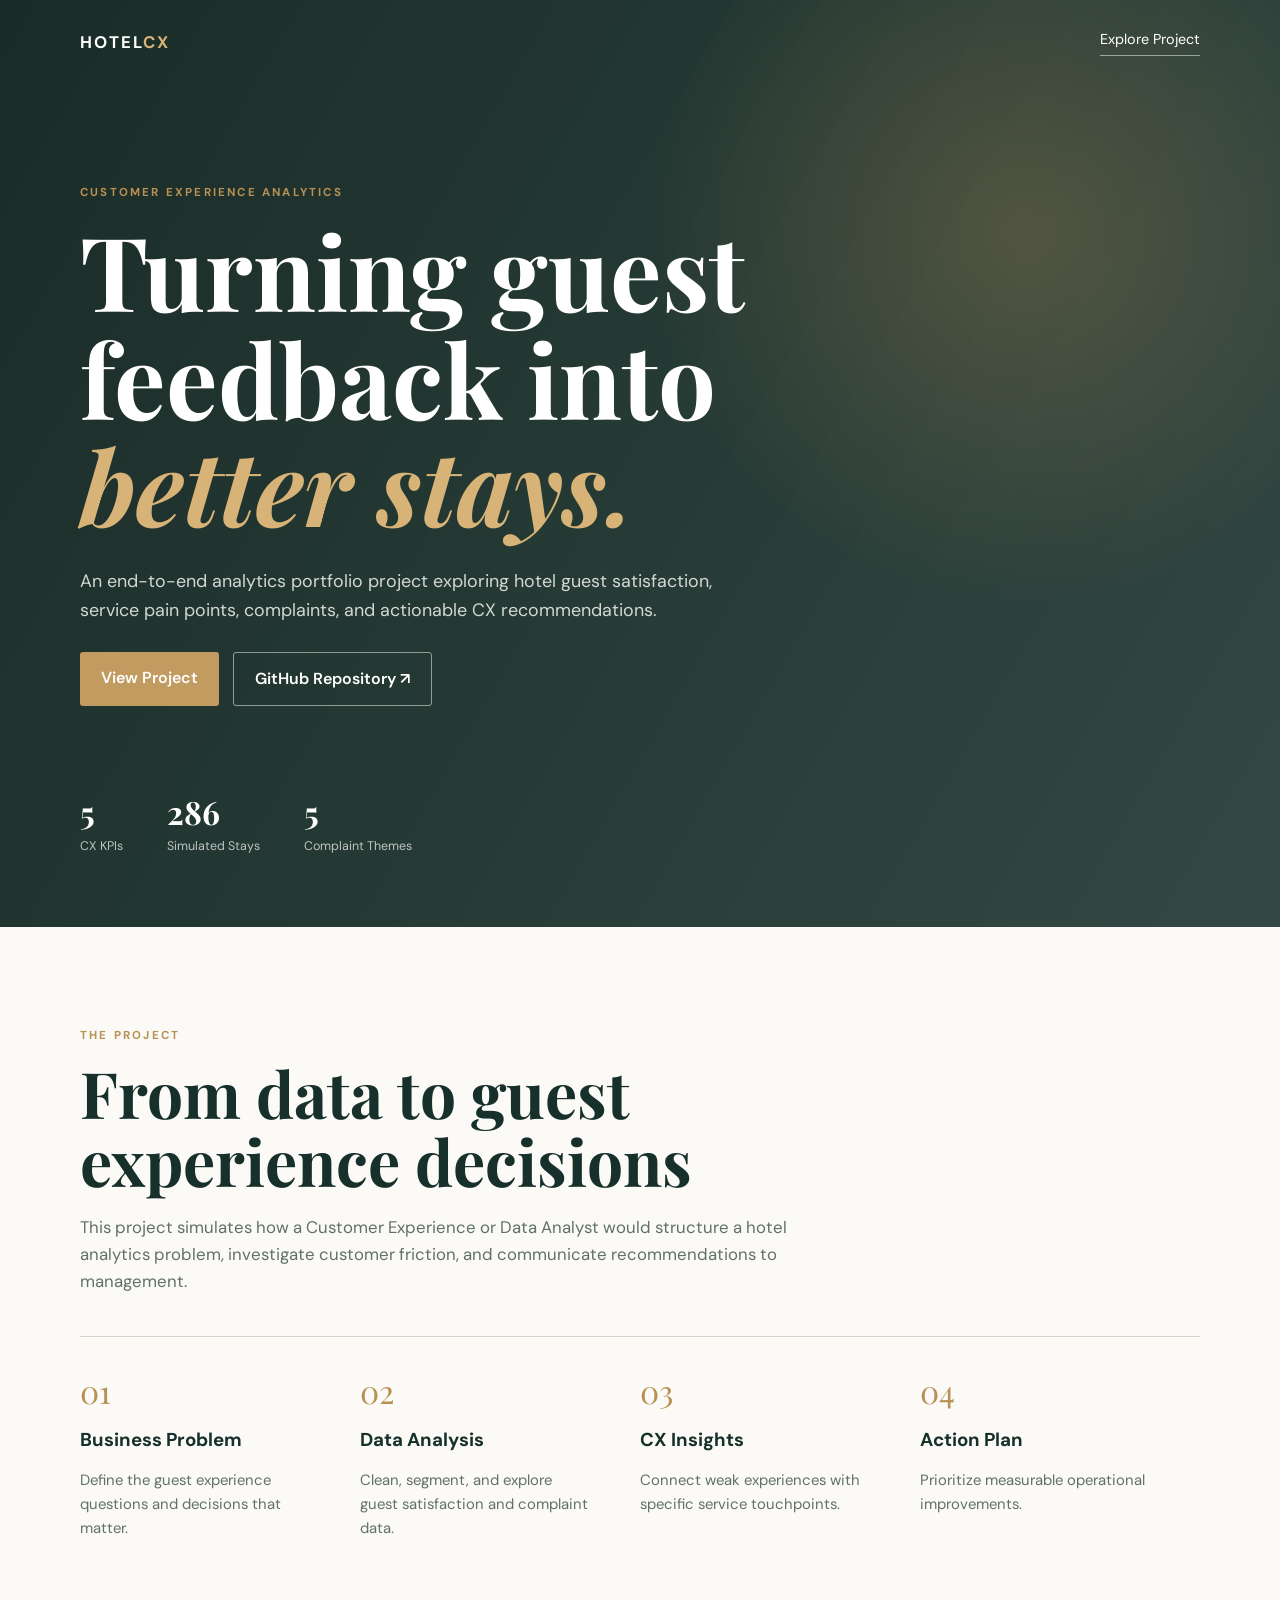
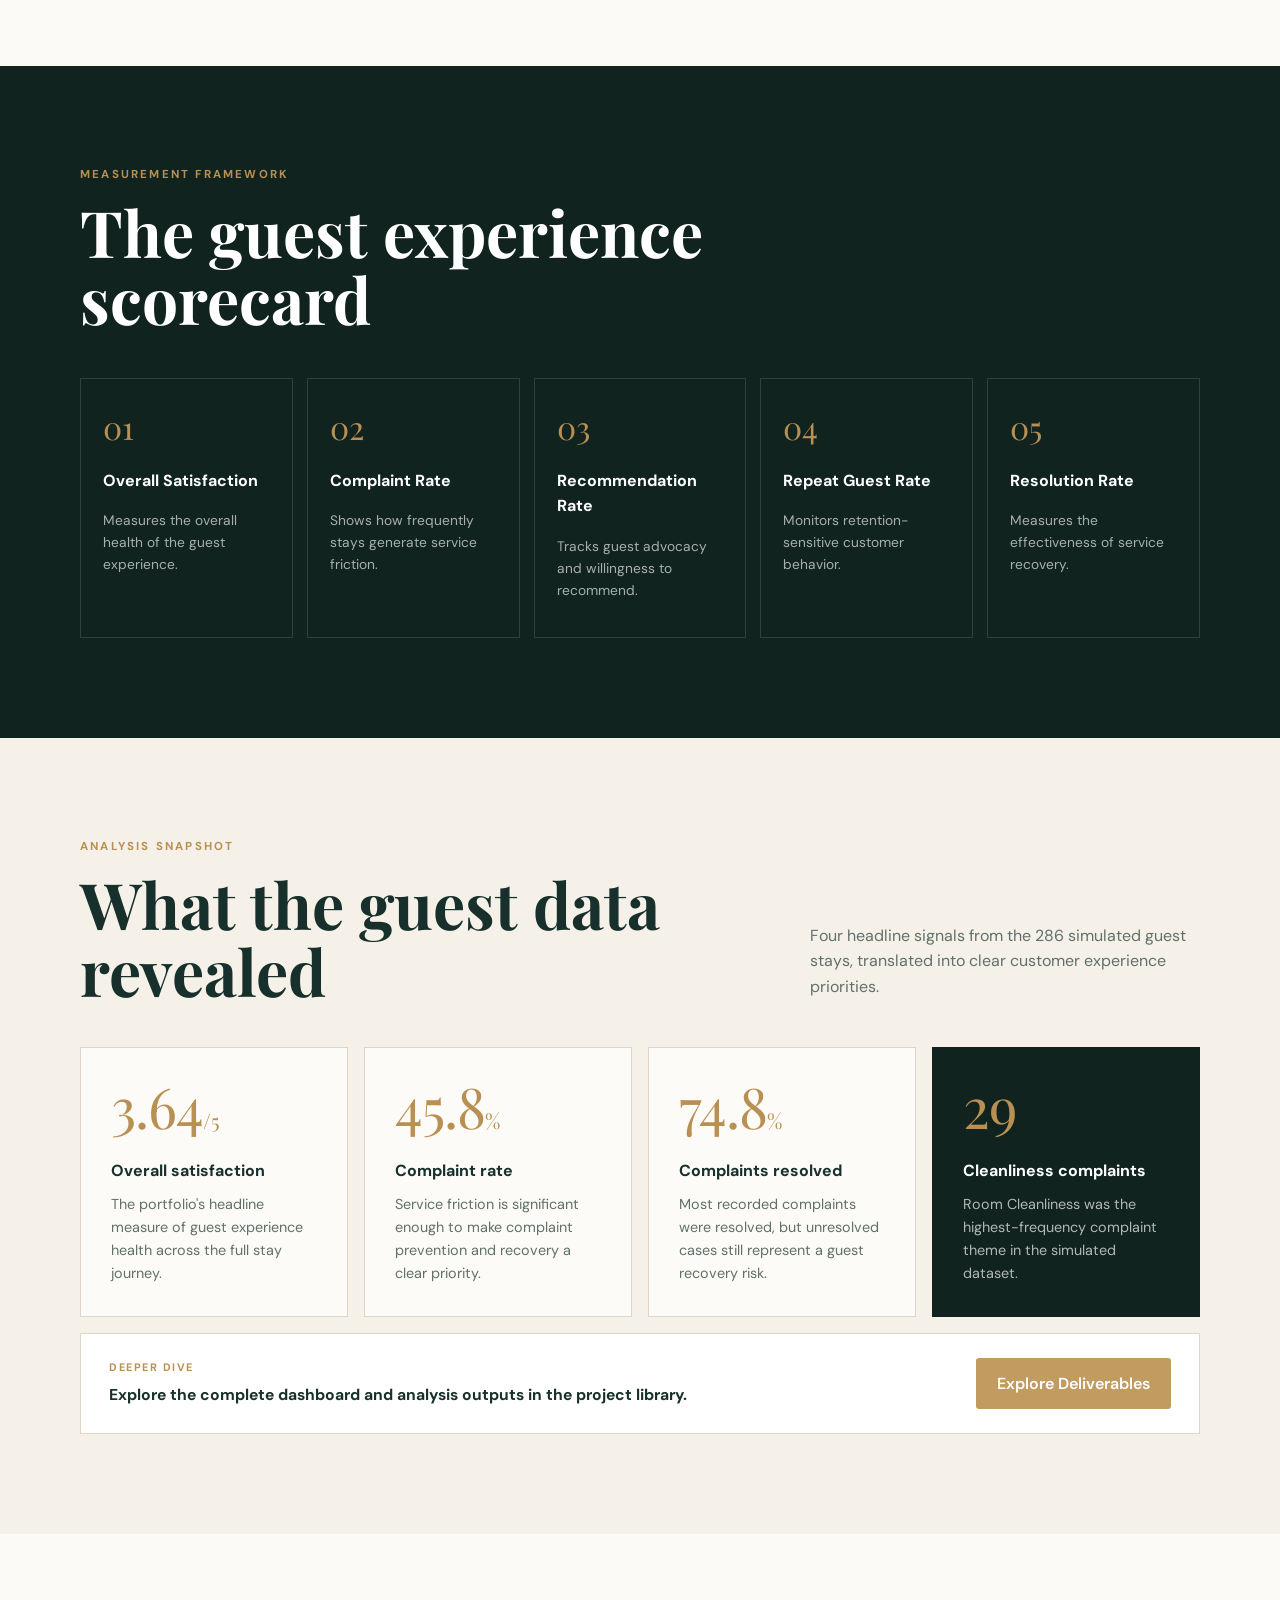
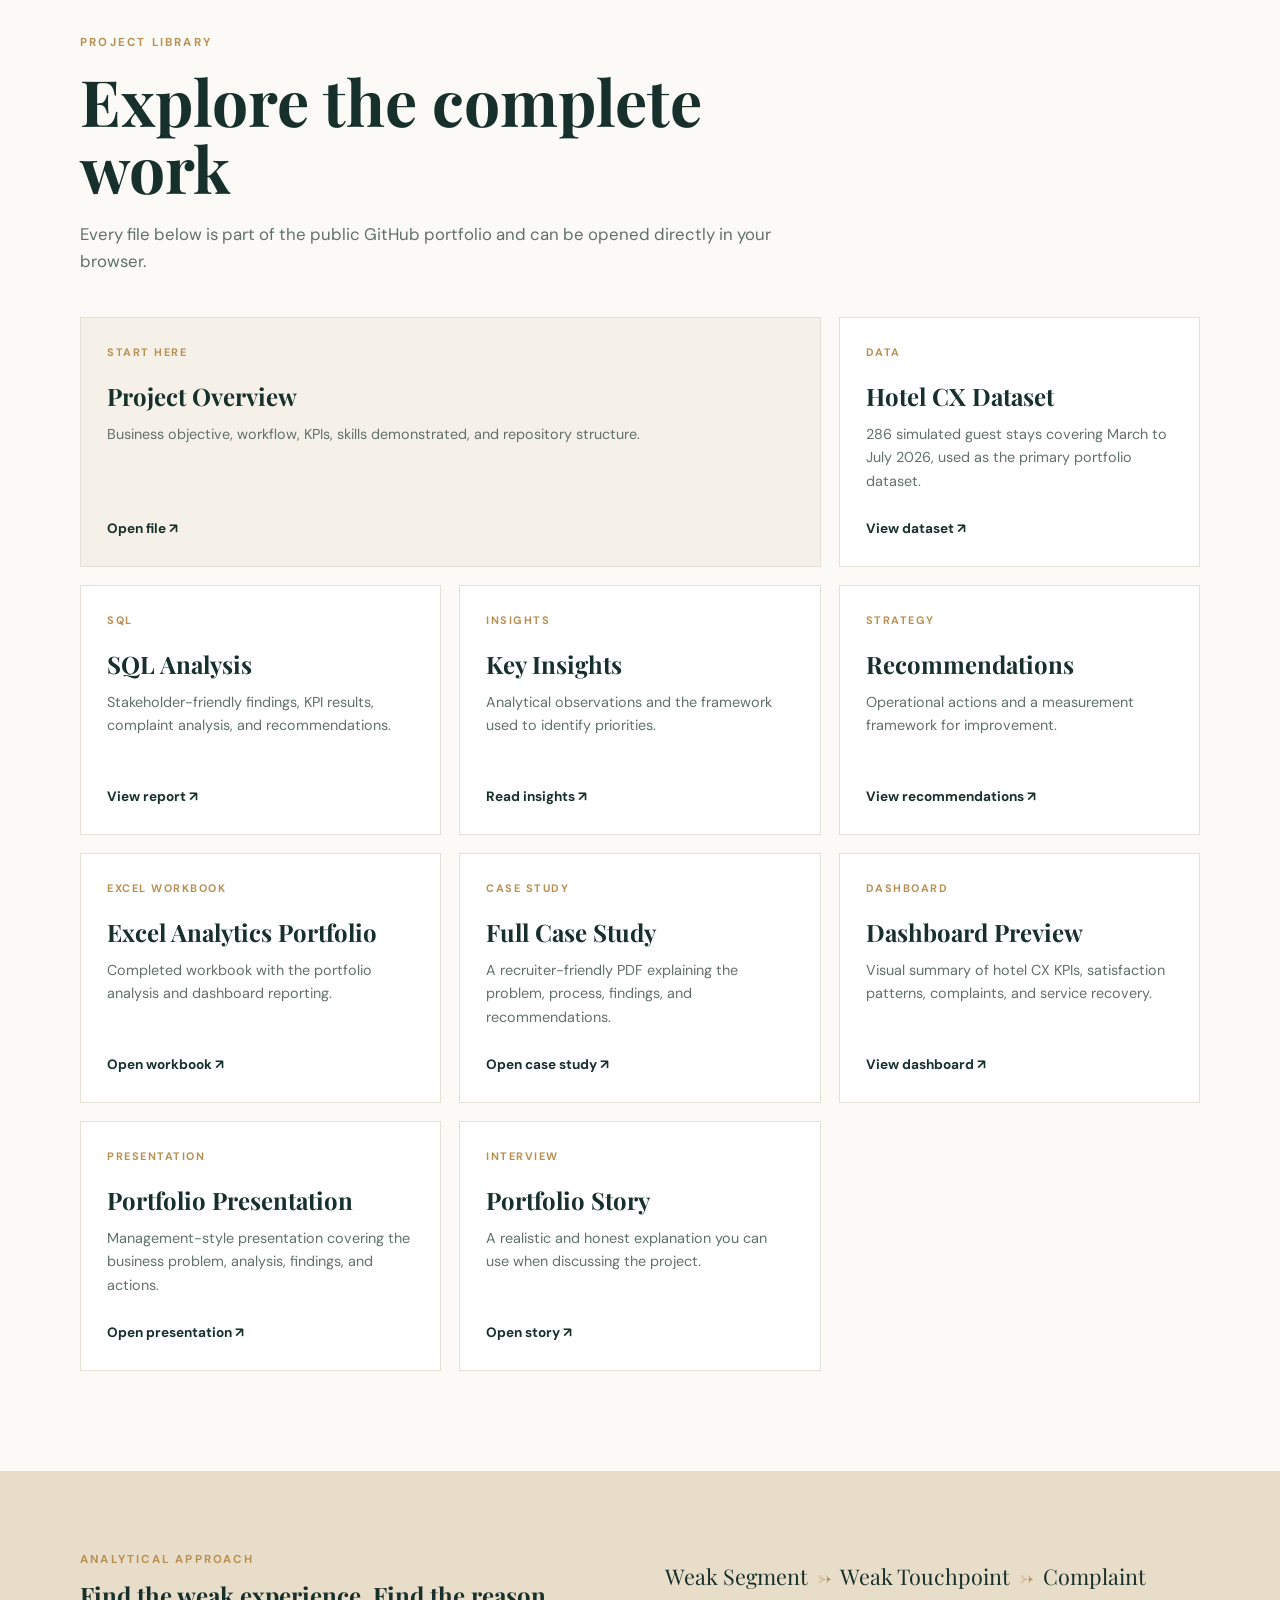
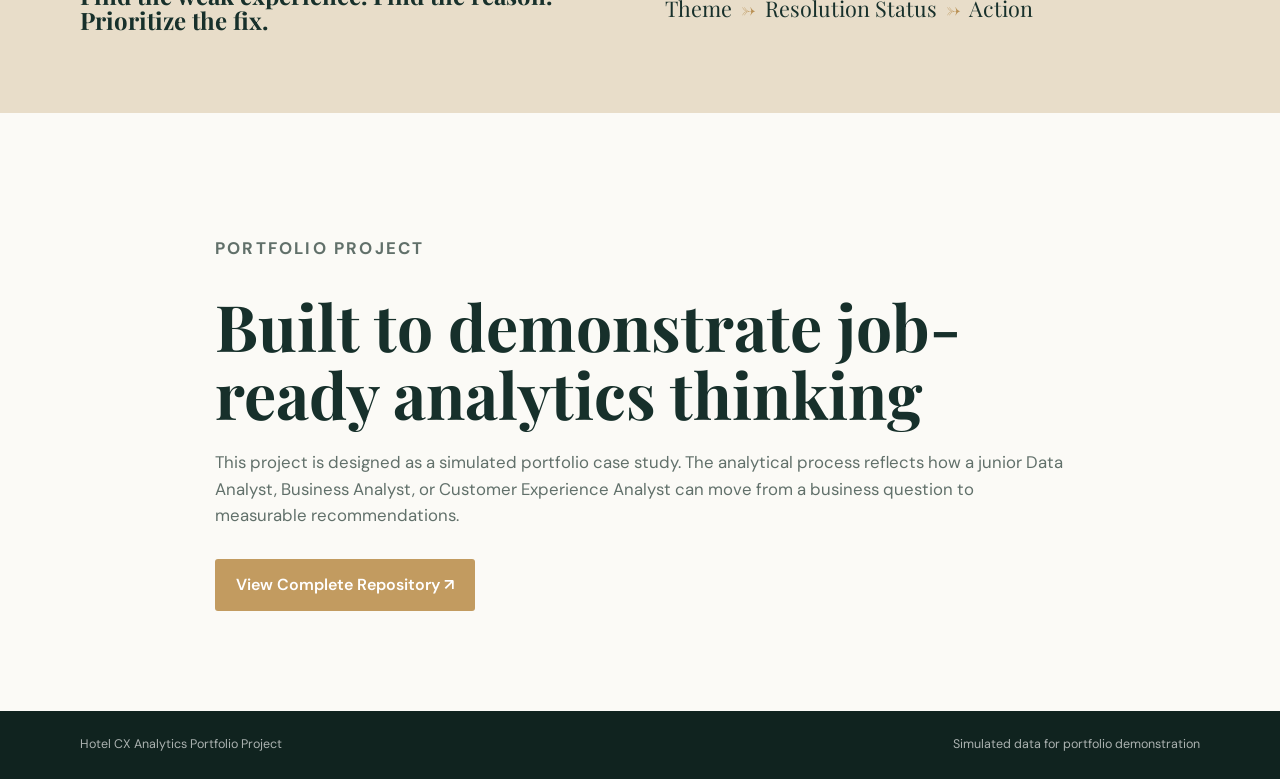
==== commit b0a7a9b9: "Use redesigned themed dashboard preview in website" ====
--- a/index.html
+++ b/index.html
@@ -128,7 +128,7 @@
         <a class="resource" href="https://github.com/Vendetta-tech/Hotel-CX-Analytics-Portfolio-Project/blob/main/case-study/Hotel_Customer_Experience_Analytics_Case_Study.pdf" target="_blank" rel="noopener">
           <span class="tag">CASE STUDY</span><h3>Full Case Study</h3><p>A recruiter-friendly PDF explaining the problem, process, findings, and recommendations.</p><span class="open">Open case study ↗</span>
         </a>
-        <a class="resource" href="https://github.com/Vendetta-tech/Hotel-CX-Analytics-Portfolio-Project/blob/main/dashboard/dashboard_preview.png" target="_blank" rel="noopener">
+        <a class="resource" href="https://github.com/Vendetta-tech/Hotel-CX-Analytics-Portfolio-Project/blob/main/dashboard/dashboard_preview_v2.svg" target="_blank" rel="noopener">
           <span class="tag">DASHBOARD</span><h3>Dashboard Preview</h3><p>Visual summary of hotel CX KPIs, satisfaction patterns, complaints, and service recovery.</p><span class="open">View dashboard ↗</span>
         </a>
         <a class="resource" href="https://github.com/Vendetta-tech/Hotel-CX-Analytics-Portfolio-Project/blob/main/presentation/Hotel_Customer_Experience_Analytics_Presentation_.pptx" target="_blank" rel="noopener">
--- a/styles.css
+++ b/styles.css
@@ -22,21 +22,21 @@
 @media(max-width:850px){.hero{min-height:640px}.hero-content{padding-top:75px}.workflow{grid-template-columns:repeat(2,1fr)}.metric-grid{grid-template-columns:repeat(2,1fr)}.library{grid-template-columns:repeat(2,1fr)}.resource.featured{grid-column:span 2}.insight-content{grid-template-columns:1fr}.insight-band{padding:65px 0}}
 @media(max-width:560px){.container{width:min(100% - 28px,1120px)}.nav{height:70px}.nav-link{font-size:.75rem}.hero h1{font-size:3.25rem}.hero-copy{font-size:1rem}.hero-stats{gap:22px;margin-top:55px}.hero-stats strong{font-size:1.5rem}.section,.metrics{padding:70px 0}.workflow,.metric-grid,.library{grid-template-columns:1fr}.step{margin:0;padding-right:0}.resource.featured{grid-column:auto}.metric-grid article{min-height:auto}.insight-band{padding:55px 0}.formula{font-size:1.15rem}.footer-content{flex-direction:column;gap:5px}}
 
-.dashboard-preview {
-  display: block;
-  margin-top: 2rem;
-  border-radius: 18px;
-  overflow: hidden;
-  border: 1px solid var(--line);
-  box-shadow: 0 18px 50px rgba(0, 0, 0, .12);
-  transition: transform .2s ease, box-shadow .2s ease;
-}
-.dashboard-preview:hover {
-  transform: translateY(-3px);
-  box-shadow: 0 24px 60px rgba(0, 0, 0, .16);
-}
-.dashboard-preview img {
-  display: block;
-  width: 100%;
-  height: auto;
-}
+
+.snapshot-section{padding:100px 0;background:var(--cream)}
+.snapshot-heading{display:flex;justify-content:space-between;gap:48px;align-items:end;margin-bottom:42px}
+.snapshot-heading h2{font-family:"Playfair Display",Georgia,serif;font-size:clamp(2.2rem,5vw,4rem);line-height:1.05;margin:0;max-width:650px}
+.snapshot-heading>p{max-width:390px;color:var(--muted);margin:0 0 5px}
+.snapshot-grid{display:grid;grid-template-columns:repeat(4,1fr);gap:16px}
+.snapshot-card{background:rgba(255,255,255,.72);border:1px solid #dfd6c6;padding:30px;min-height:270px;display:flex;flex-direction:column}
+.snapshot-card.accent{background:var(--deep);color:#fff;border-color:var(--deep)}
+.snapshot-value{font-family:"Playfair Display",Georgia,serif;font-size:3.5rem;line-height:1;color:var(--gold);letter-spacing:-1px}
+.snapshot-value span{font-size:1.3rem;letter-spacing:0}
+.snapshot-card h3{font-size:1rem;margin:24px 0 10px}
+.snapshot-card p{margin:0;color:var(--muted);font-size:.9rem}
+.snapshot-card.accent p{color:rgba(255,255,255,.68)}
+.snapshot-action{margin-top:16px;padding:24px 28px;border:1px solid #dfd6c6;background:#fff;display:flex;align-items:center;justify-content:space-between;gap:24px}
+.snapshot-action div{display:flex;flex-direction:column;gap:6px}
+.snapshot-action strong{font-size:.98rem}
+@media(max-width:850px){.snapshot-section{padding:75px 0}.snapshot-heading{display:block}.snapshot-heading>p{margin-top:18px}.snapshot-grid{grid-template-columns:repeat(2,1fr)}}
+@media(max-width:560px){.snapshot-section{padding:65px 0}.snapshot-grid{grid-template-columns:1fr}.snapshot-card{min-height:auto}.snapshot-action{padding:22px;align-items:flex-start;flex-direction:column}.snapshot-value{font-size:3rem}}
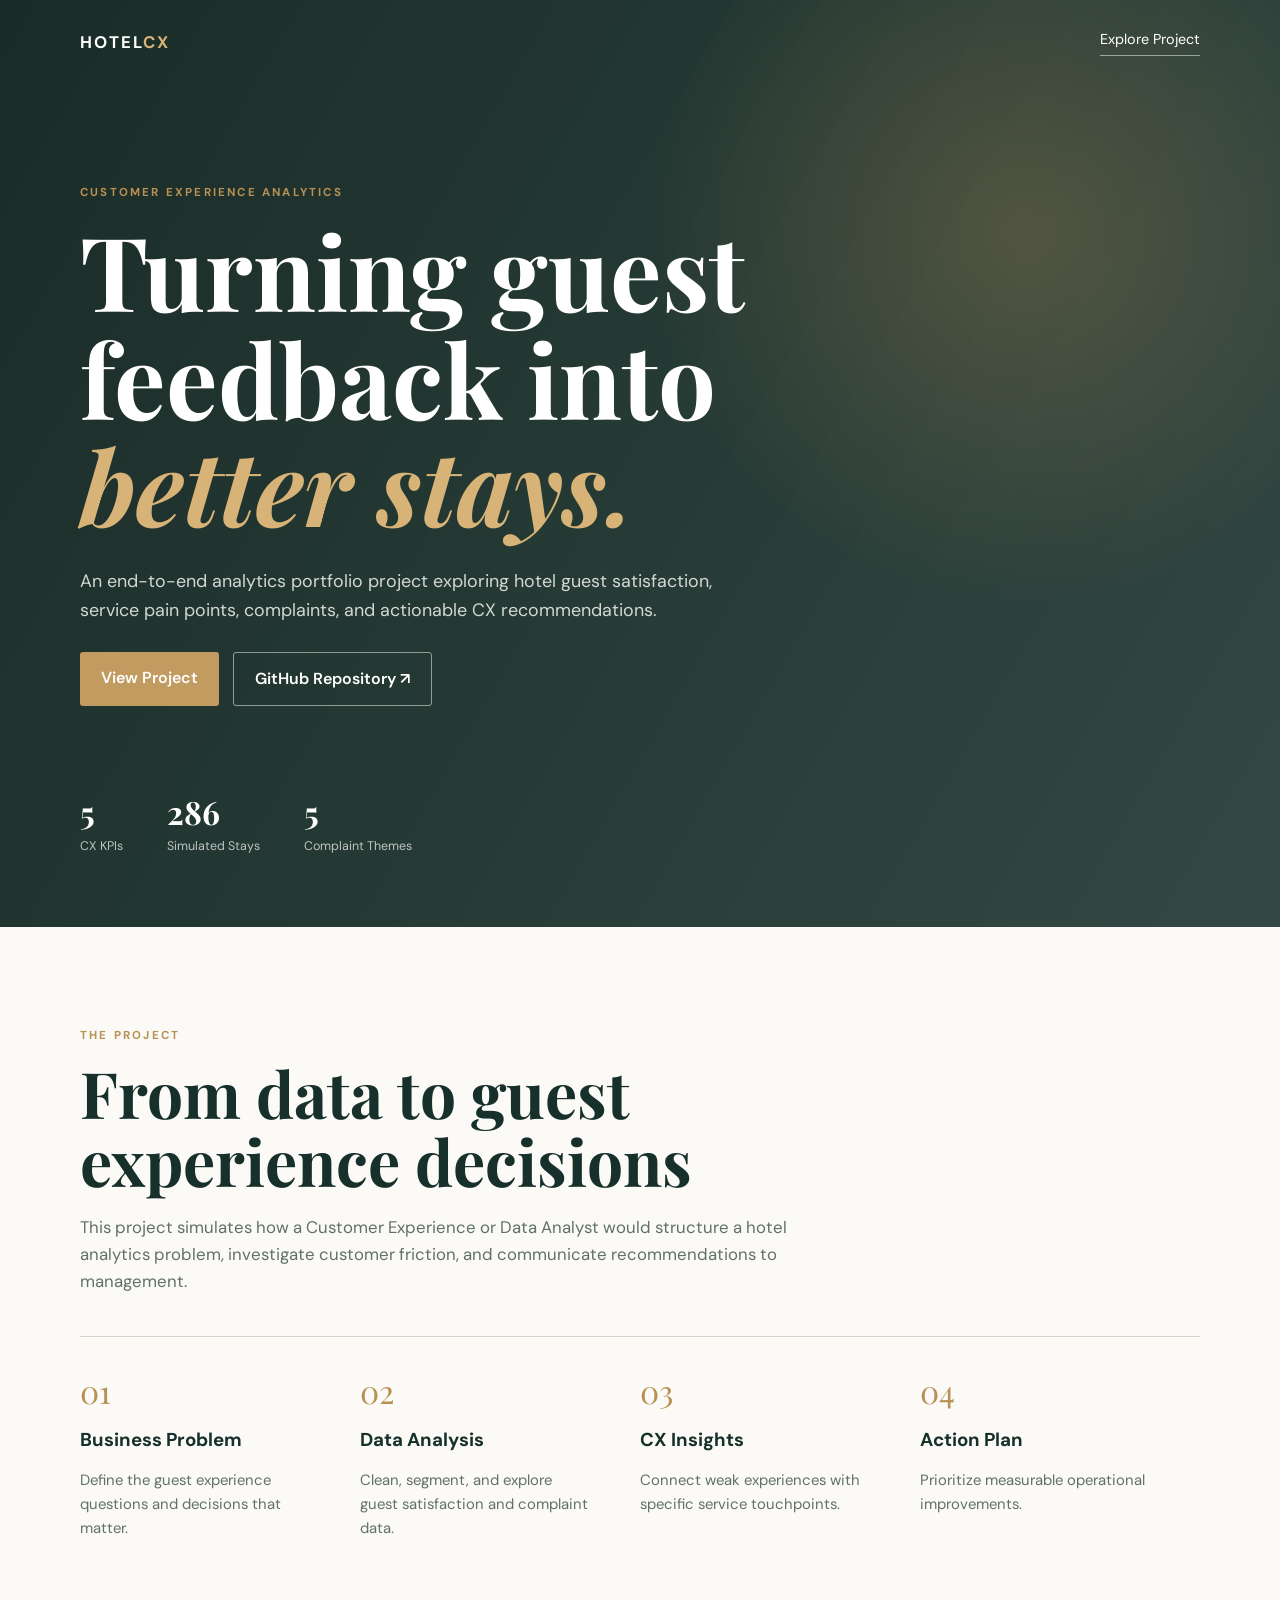
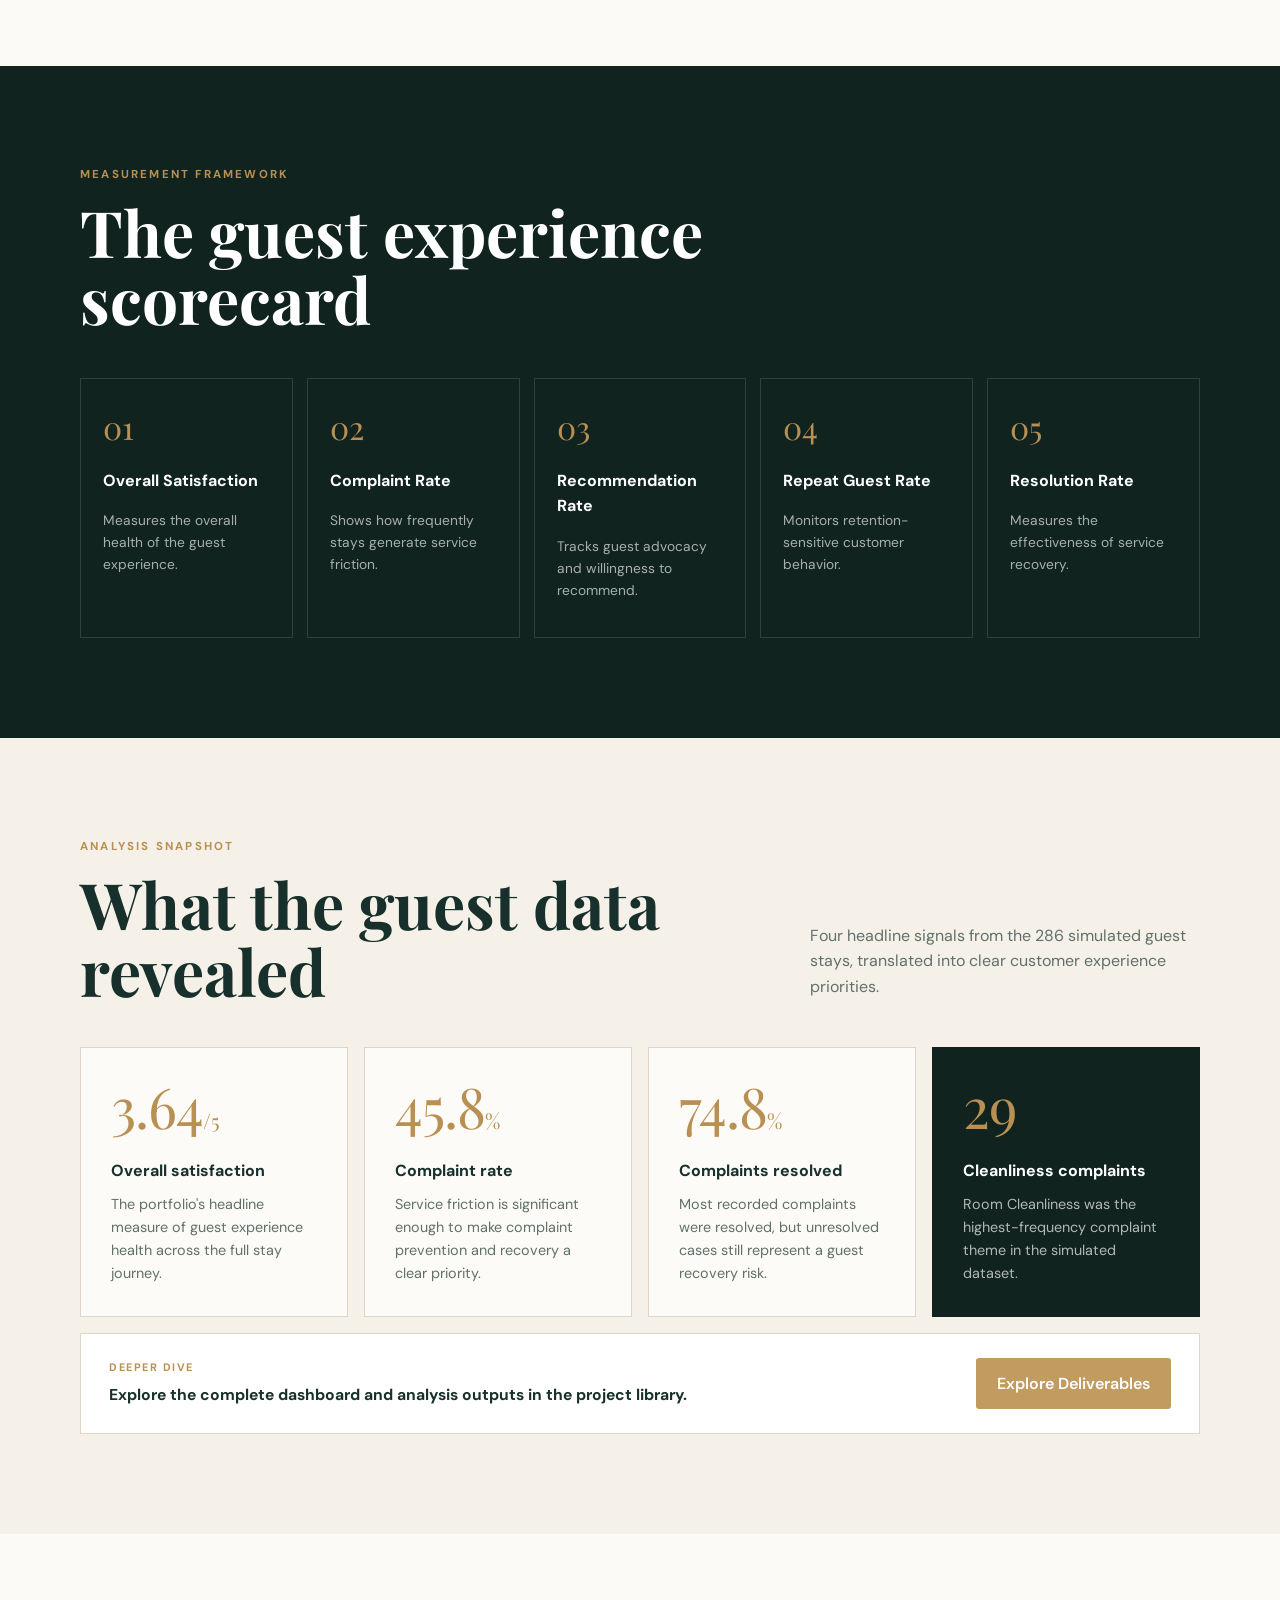
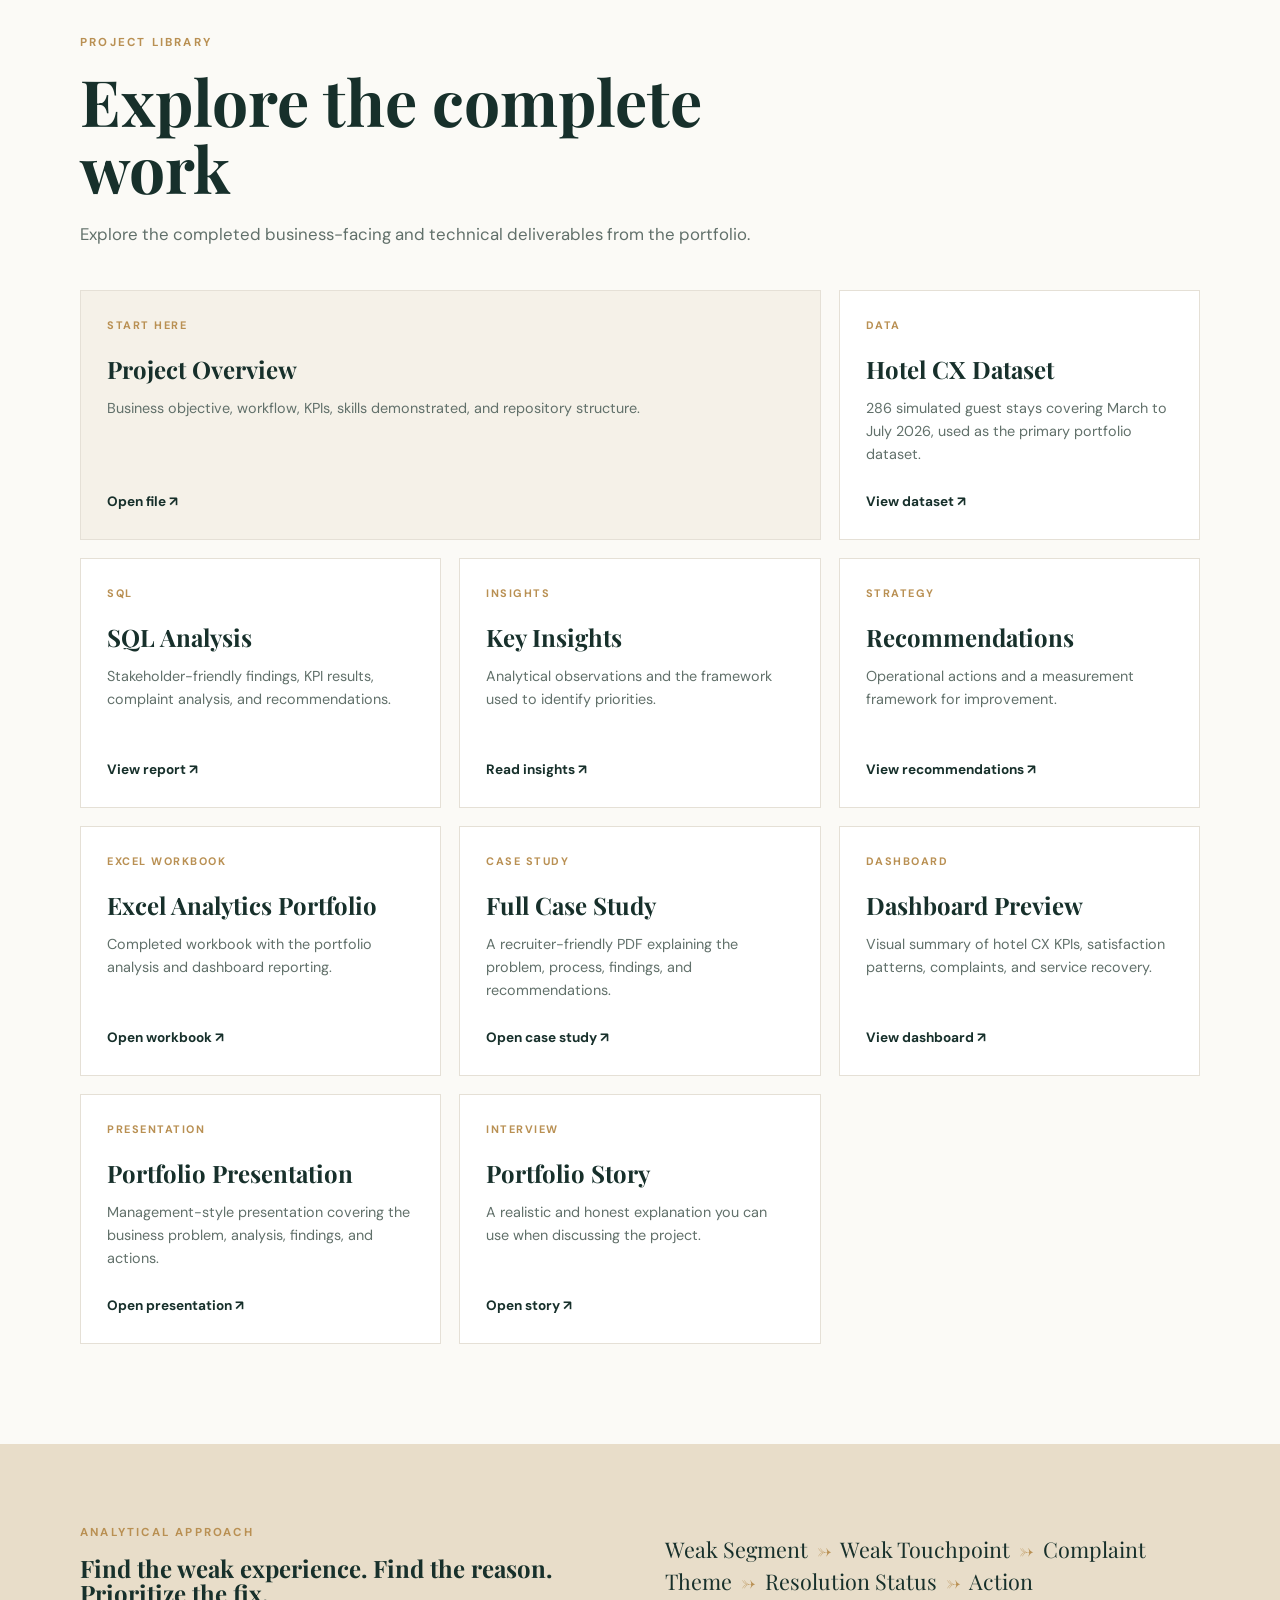
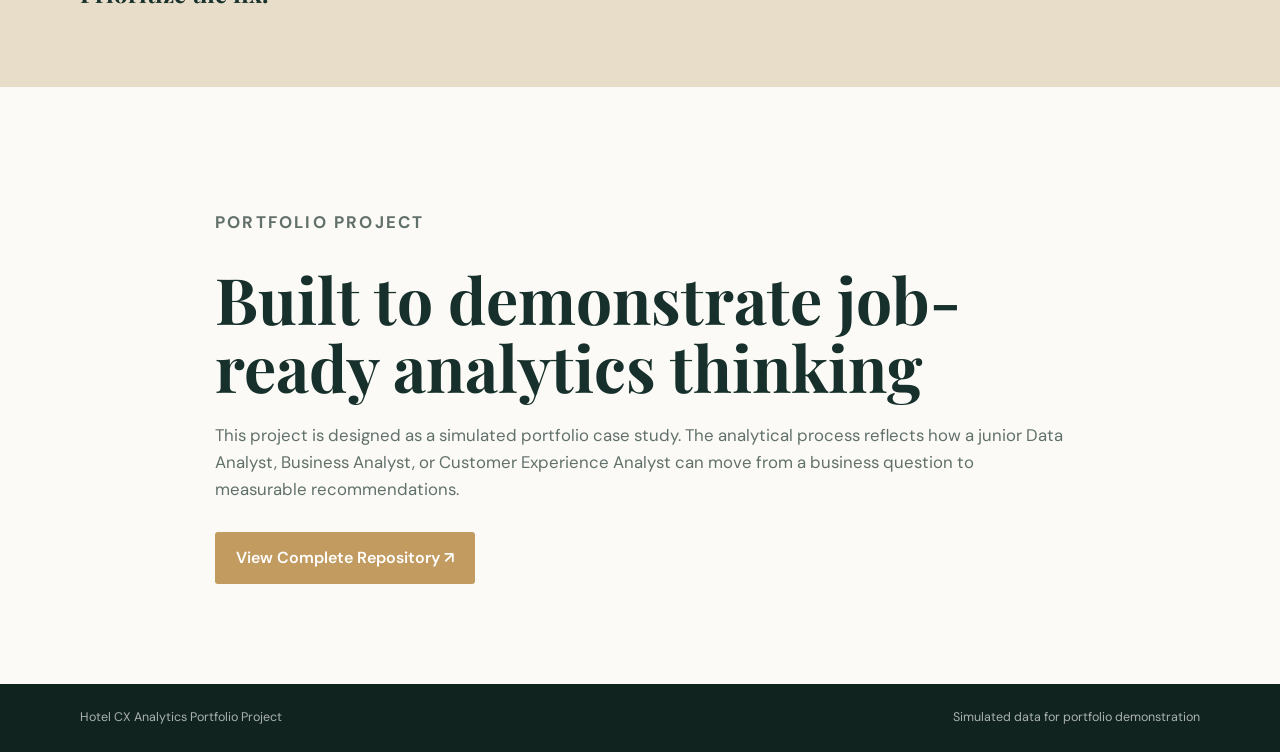
==== commit 7620ae76: "Fix live dashboard preview link and polish portfolio navigation" ====
--- a/index.html
+++ b/index.html
@@ -11,7 +11,7 @@
   <header class="hero">
     <nav class="nav container">
       <a class="brand" href="#">HOTEL<span>CX</span></a>
-      <a class="nav-link" href="#project">Explore Project</a>
+      <a class="nav-link" href="#project-library">Explore Project</a>
     </nav>
 
     <div class="hero-content container">
@@ -19,7 +19,7 @@
       <h1>Turning guest feedback into <em>better stays.</em></h1>
       <p class="hero-copy">An end-to-end analytics portfolio project exploring hotel guest satisfaction, service pain points, complaints, and actionable CX recommendations.</p>
       <div class="hero-actions">
-        <a class="button primary" href="#project">View Project</a>
+        <a class="button primary" href="#project-library">View Project</a>
         <a class="button ghost" href="https://github.com/Vendetta-tech/Hotel-CX-Analytics-Portfolio-Project" target="_blank" rel="noopener">GitHub Repository ↗</a>
       </div>
       <div class="hero-stats">
@@ -104,7 +104,7 @@
     <section id="project-library" class="section container">
       <p class="eyebrow">PROJECT LIBRARY</p>
       <h2>Explore the complete work</h2>
-      <p class="section-intro">Every file below is part of the public GitHub portfolio and can be opened directly in your browser.</p>
+      <p class="section-intro">Explore the completed business-facing and technical deliverables from the portfolio.</p>
 
       <div class="library">
         <a class="resource featured" href="https://github.com/Vendetta-tech/Hotel-CX-Analytics-Portfolio-Project/blob/main/README.md" target="_blank" rel="noopener">
@@ -128,7 +128,7 @@
         <a class="resource" href="https://github.com/Vendetta-tech/Hotel-CX-Analytics-Portfolio-Project/blob/main/case-study/Hotel_Customer_Experience_Analytics_Case_Study.pdf" target="_blank" rel="noopener">
           <span class="tag">CASE STUDY</span><h3>Full Case Study</h3><p>A recruiter-friendly PDF explaining the problem, process, findings, and recommendations.</p><span class="open">Open case study ↗</span>
         </a>
-        <a class="resource" href="https://github.com/Vendetta-tech/Hotel-CX-Analytics-Portfolio-Project/blob/main/dashboard/dashboard_preview_v2.svg" target="_blank" rel="noopener">
+        <a class="resource" href="https://vendetta-tech.github.io/Hotel-CX-Analytics-Portfolio-Project/dashboard/dashboard_preview.html" target="_blank" rel="noopener">
           <span class="tag">DASHBOARD</span><h3>Dashboard Preview</h3><p>Visual summary of hotel CX KPIs, satisfaction patterns, complaints, and service recovery.</p><span class="open">View dashboard ↗</span>
         </a>
         <a class="resource" href="https://github.com/Vendetta-tech/Hotel-CX-Analytics-Portfolio-Project/blob/main/presentation/Hotel_Customer_Experience_Analytics_Presentation_.pptx" target="_blank" rel="noopener">
